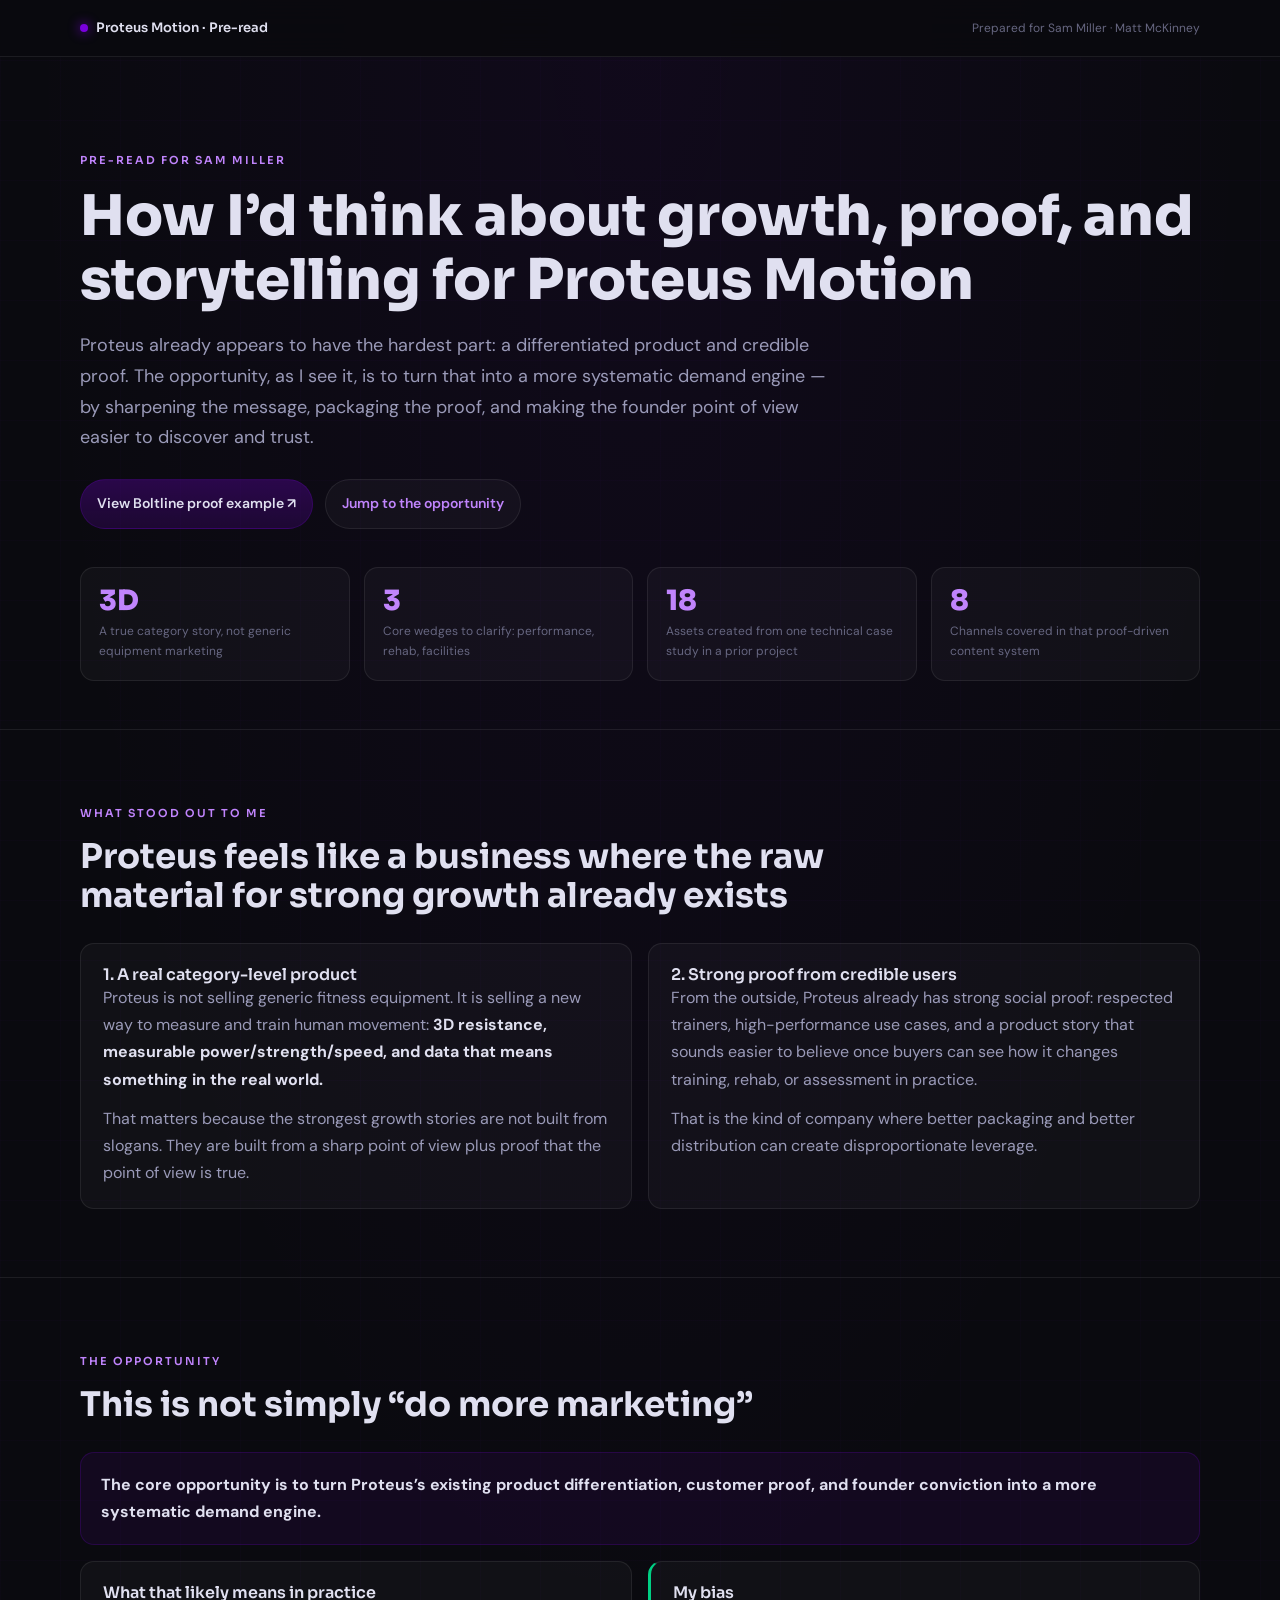
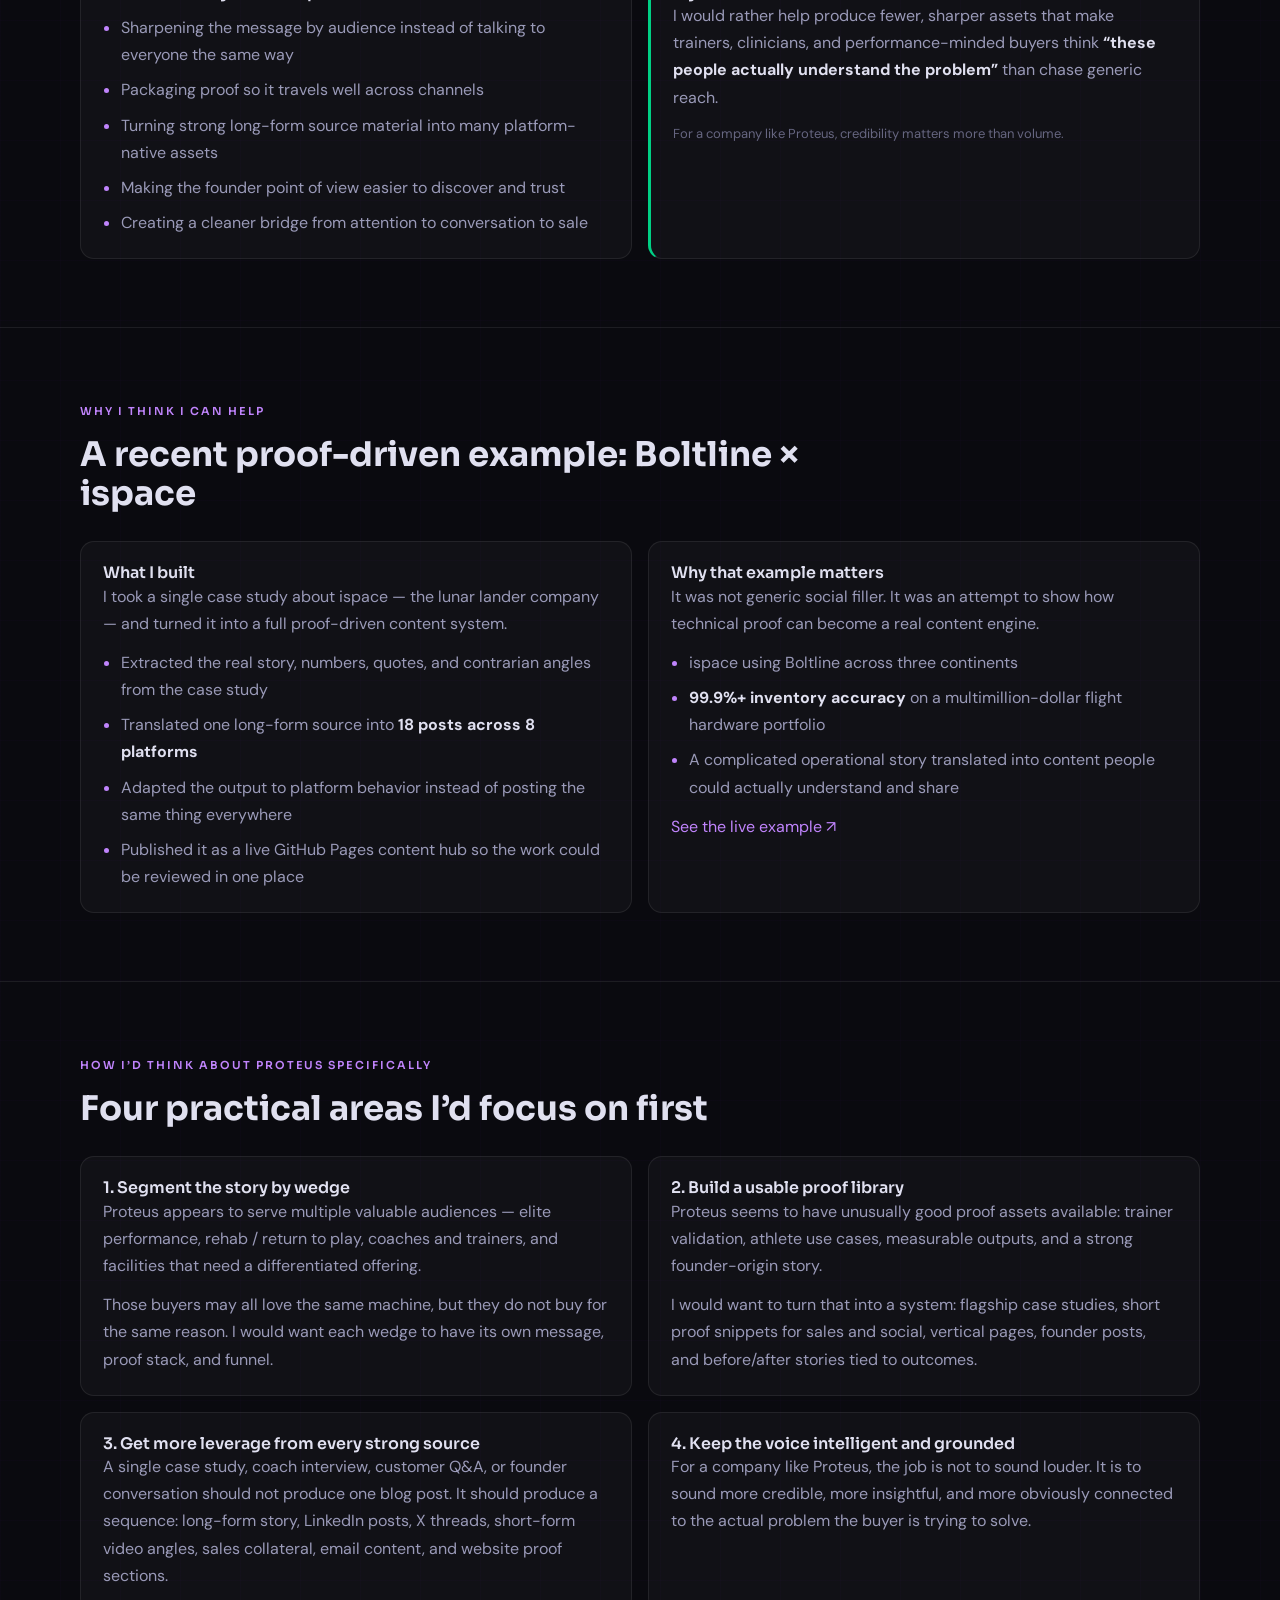
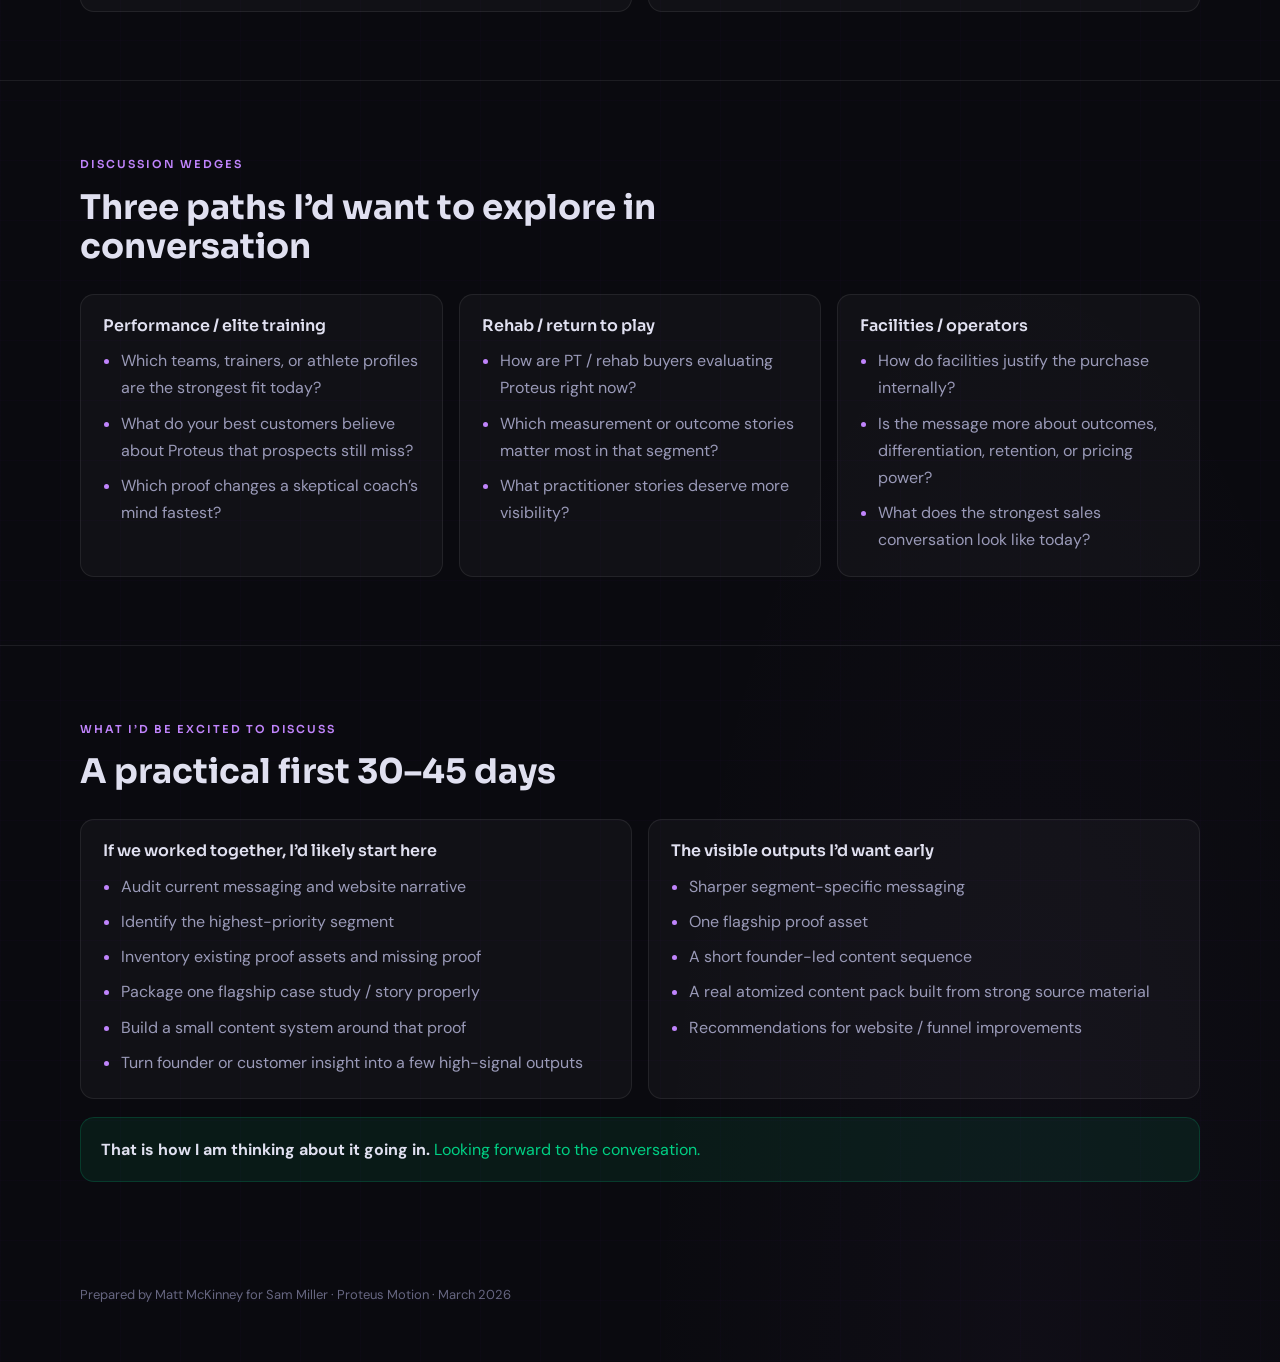
==== index.html @ 8c6e278a "Create Proteus preread site Co-authored-by: Copilot <223556219+Copilot@users.noreply.github.com>" ====
<!DOCTYPE html>
<html lang="en">
<head>
  <meta charset="UTF-8" />
  <meta name="viewport" content="width=device-width, initial-scale=1.0" />
  <title>Proteus Motion Pre-read · Matt McKinney</title>
  <meta name="description" content="A short pre-read for Sam Miller on how Matt McKinney would think about growth, proof, and storytelling for Proteus Motion." />
  <link rel="preconnect" href="https://fonts.googleapis.com" />
  <link rel="preconnect" href="https://fonts.gstatic.com" crossorigin />
  <link href="https://fonts.googleapis.com/css2?family=Sora:wght@300;400;500;600;700;800&family=DM+Sans:wght@300;400;500;600;700&display=swap" rel="stylesheet" />
  <link rel="stylesheet" href="styles.css" />
</head>
<body>
  <nav class="nav">
    <div class="container nav-inner">
      <div class="nav-logo"><span class="dot"></span> Proteus Motion · Pre-read</div>
      <div class="nav-note">Prepared for Sam Miller · Matt McKinney</div>
    </div>
  </nav>

  <header class="hero">
    <div class="container">
      <div class="eyebrow">Pre-read for Sam Miller</div>
      <h1>How I’d think about growth, proof, and storytelling for Proteus Motion</h1>
      <p class="sub">Proteus already appears to have the hardest part: a differentiated product and credible proof. The opportunity, as I see it, is to turn that into a more systematic demand engine — by sharpening the message, packaging the proof, and making the founder point of view easier to discover and trust.</p>

      <div class="hero-actions">
        <a class="btn primary" href="https://robroyhobbs.github.io/ispace-boltline-content-hub/" target="_blank" rel="noreferrer">View Boltline proof example ↗</a>
        <a class="btn secondary" href="#opportunity">Jump to the opportunity</a>
      </div>

      <div class="stats">
        <div class="stat">
          <div class="stat-value">3D</div>
          <div class="stat-label">A true category story, not generic equipment marketing</div>
        </div>
        <div class="stat">
          <div class="stat-value">3</div>
          <div class="stat-label">Core wedges to clarify: performance, rehab, facilities</div>
        </div>
        <div class="stat">
          <div class="stat-value">18</div>
          <div class="stat-label">Assets created from one technical case study in a prior project</div>
        </div>
        <div class="stat">
          <div class="stat-value">8</div>
          <div class="stat-label">Channels covered in that proof-driven content system</div>
        </div>
      </div>
    </div>
  </header>

  <section class="section" id="why-proteus">
    <div class="container">
      <div class="section-header">
        <div class="eyebrow">What stood out to me</div>
        <h2>Proteus feels like a business where the raw material for strong growth already exists</h2>
      </div>

      <div class="grid two">
        <div class="card">
          <h3>1. A real category-level product</h3>
          <p>Proteus is not selling generic fitness equipment. It is selling a new way to measure and train human movement: <strong>3D resistance, measurable power/strength/speed, and data that means something in the real world.</strong></p>
          <p>That matters because the strongest growth stories are not built from slogans. They are built from a sharp point of view plus proof that the point of view is true.</p>
        </div>
        <div class="card">
          <h3>2. Strong proof from credible users</h3>
          <p>From the outside, Proteus already has strong social proof: respected trainers, high-performance use cases, and a product story that sounds easier to believe once buyers can see how it changes training, rehab, or assessment in practice.</p>
          <p>That is the kind of company where better packaging and better distribution can create disproportionate leverage.</p>
        </div>
      </div>
    </div>
  </section>

  <section class="section" id="opportunity">
    <div class="container">
      <div class="section-header">
        <div class="eyebrow">The opportunity</div>
        <h2>This is not simply “do more marketing”</h2>
      </div>

      <div class="callout">
        <p><strong>The core opportunity is to turn Proteus’s existing product differentiation, customer proof, and founder conviction into a more systematic demand engine.</strong></p>
      </div>

      <div class="grid two" style="margin-top:16px;">
        <div class="card">
          <h3>What that likely means in practice</h3>
          <ul class="checklist">
            <li>Sharpening the message by audience instead of talking to everyone the same way</li>
            <li>Packaging proof so it travels well across channels</li>
            <li>Turning strong long-form source material into many platform-native assets</li>
            <li>Making the founder point of view easier to discover and trust</li>
            <li>Creating a cleaner bridge from attention to conversation to sale</li>
          </ul>
        </div>
        <div class="card quote">
          <h3>My bias</h3>
          <p>I would rather help produce fewer, sharper assets that make trainers, clinicians, and performance-minded buyers think <strong>“these people actually understand the problem”</strong> than chase generic reach.</p>
          <p class="small">For a company like Proteus, credibility matters more than volume.</p>
        </div>
      </div>
    </div>
  </section>

  <section class="section" id="proof">
    <div class="container">
      <div class="section-header">
        <div class="eyebrow">Why I think I can help</div>
        <h2>A recent proof-driven example: Boltline × ispace</h2>
      </div>

      <div class="grid two">
        <div class="card">
          <h3>What I built</h3>
          <p>I took a single case study about ispace — the lunar lander company — and turned it into a full proof-driven content system.</p>
          <ul class="checklist">
            <li>Extracted the real story, numbers, quotes, and contrarian angles from the case study</li>
            <li>Translated one long-form source into <strong>18 posts across 8 platforms</strong></li>
            <li>Adapted the output to platform behavior instead of posting the same thing everywhere</li>
            <li>Published it as a live GitHub Pages content hub so the work could be reviewed in one place</li>
          </ul>
        </div>
        <div class="card">
          <h3>Why that example matters</h3>
          <p>It was not generic social filler. It was an attempt to show how technical proof can become a real content engine.</p>
          <ul class="checklist">
            <li>ispace using Boltline across three continents</li>
            <li><strong>99.9%+ inventory accuracy</strong> on a multimillion-dollar flight hardware portfolio</li>
            <li>A complicated operational story translated into content people could actually understand and share</li>
          </ul>
          <p class="meta"><a href="https://robroyhobbs.github.io/ispace-boltline-content-hub/" target="_blank" rel="noreferrer">See the live example ↗</a></p>
        </div>
      </div>
    </div>
  </section>

  <section class="section" id="proteus-specific">
    <div class="container">
      <div class="section-header">
        <div class="eyebrow">How I’d think about Proteus specifically</div>
        <h2>Four practical areas I’d focus on first</h2>
      </div>

      <div class="grid two">
        <div class="card">
          <h3>1. Segment the story by wedge</h3>
          <p>Proteus appears to serve multiple valuable audiences — elite performance, rehab / return to play, coaches and trainers, and facilities that need a differentiated offering.</p>
          <p>Those buyers may all love the same machine, but they do not buy for the same reason. I would want each wedge to have its own message, proof stack, and funnel.</p>
        </div>
        <div class="card">
          <h3>2. Build a usable proof library</h3>
          <p>Proteus seems to have unusually good proof assets available: trainer validation, athlete use cases, measurable outputs, and a strong founder-origin story.</p>
          <p>I would want to turn that into a system: flagship case studies, short proof snippets for sales and social, vertical pages, founder posts, and before/after stories tied to outcomes.</p>
        </div>
        <div class="card">
          <h3>3. Get more leverage from every strong source</h3>
          <p>A single case study, coach interview, customer Q&amp;A, or founder conversation should not produce one blog post. It should produce a sequence: long-form story, LinkedIn posts, X threads, short-form video angles, sales collateral, email content, and website proof sections.</p>
        </div>
        <div class="card">
          <h3>4. Keep the voice intelligent and grounded</h3>
          <p>For a company like Proteus, the job is not to sound louder. It is to sound more credible, more insightful, and more obviously connected to the actual problem the buyer is trying to solve.</p>
        </div>
      </div>
    </div>
  </section>

  <section class="section" id="wedges">
    <div class="container">
      <div class="section-header">
        <div class="eyebrow">Discussion wedges</div>
        <h2>Three paths I’d want to explore in conversation</h2>
      </div>

      <div class="grid three">
        <div class="card">
          <h3>Performance / elite training</h3>
          <ul class="checklist">
            <li>Which teams, trainers, or athlete profiles are the strongest fit today?</li>
            <li>What do your best customers believe about Proteus that prospects still miss?</li>
            <li>Which proof changes a skeptical coach’s mind fastest?</li>
          </ul>
        </div>
        <div class="card">
          <h3>Rehab / return to play</h3>
          <ul class="checklist">
            <li>How are PT / rehab buyers evaluating Proteus right now?</li>
            <li>Which measurement or outcome stories matter most in that segment?</li>
            <li>What practitioner stories deserve more visibility?</li>
          </ul>
        </div>
        <div class="card">
          <h3>Facilities / operators</h3>
          <ul class="checklist">
            <li>How do facilities justify the purchase internally?</li>
            <li>Is the message more about outcomes, differentiation, retention, or pricing power?</li>
            <li>What does the strongest sales conversation look like today?</li>
          </ul>
        </div>
      </div>
    </div>
  </section>

  <section class="section" id="next">
    <div class="container">
      <div class="section-header">
        <div class="eyebrow">What I’d be excited to discuss</div>
        <h2>A practical first 30–45 days</h2>
      </div>

      <div class="grid two">
        <div class="card">
          <h3>If we worked together, I’d likely start here</h3>
          <ul class="checklist">
            <li>Audit current messaging and website narrative</li>
            <li>Identify the highest-priority segment</li>
            <li>Inventory existing proof assets and missing proof</li>
            <li>Package one flagship case study / story properly</li>
            <li>Build a small content system around that proof</li>
            <li>Turn founder or customer insight into a few high-signal outputs</li>
          </ul>
        </div>
        <div class="card">
          <h3>The visible outputs I’d want early</h3>
          <ul class="checklist">
            <li>Sharper segment-specific messaging</li>
            <li>One flagship proof asset</li>
            <li>A short founder-led content sequence</li>
            <li>A real atomized content pack built from strong source material</li>
            <li>Recommendations for website / funnel improvements</li>
          </ul>
        </div>
      </div>

      <div class="callout green" style="margin-top: 18px;">
        <p><strong>That is how I am thinking about it going in.</strong> Looking forward to the conversation.</p>
      </div>
    </div>
  </section>

  <footer class="footer">
    <div class="container">
      Prepared by Matt McKinney for Sam Miller · Proteus Motion · March 2026
    </div>
  </footer>
</body>
</html>
---- styles.css ----
:root {
  --bg: #0a0a0f;
  --sf: rgba(255,255,255,.03);
  --sf2: rgba(255,255,255,.06);
  --bd: rgba(255,255,255,.08);
  --bd2: rgba(255,255,255,.13);
  --tx: #e0e0f0;
  --dim: #9a9ab8;
  --mut: #666680;
  --ac: #7a00df;
  --acg: rgba(122,0,223,.08);
  --ac2: rgba(122,0,223,.2);
  --acl: #c084fc;
  --gn: #00d084;
  --gng: rgba(0,208,132,.08);
  --gn2: rgba(0,208,132,.18);
  --am: #f59e0b;
  --amg: rgba(245,158,11,.08);
  --am2: rgba(245,158,11,.18);
  --r: 14px;
  --r2: 10px;
}

*, *::before, *::after { box-sizing: border-box; }
html { scroll-behavior: smooth; }
body {
  margin: 0;
  min-height: 100vh;
  background: var(--bg);
  color: var(--tx);
  font-family: 'DM Sans', system-ui, sans-serif;
  line-height: 1.7;
  background-image:
    radial-gradient(ellipse 80% 60% at 50% 0%, rgba(122,0,223,.06) 0%, transparent 60%),
    radial-gradient(ellipse 60% 50% at 80% 100%, rgba(192,132,252,.03) 0%, transparent 50%),
    linear-gradient(rgba(122,0,223,.018) 1px, transparent 1px),
    linear-gradient(90deg, rgba(122,0,223,.018) 1px, transparent 1px);
  background-size: 100% 100%, 100% 100%, 60px 60px, 60px 60px;
}

a { color: var(--acl); text-decoration: none; }
a:hover { opacity: .88; }
p { color: var(--dim); margin: 0; }
strong { color: var(--tx); }
ul { margin: 0; padding-left: 18px; color: var(--dim); }
li + li { margin-top: 8px; }

h1, h2, h3 {
  margin: 0;
  font-family: 'Sora', sans-serif;
  color: var(--tx);
  line-height: 1.15;
}

h1 { font-size: clamp(34px, 5vw, 56px); font-weight: 800; }
h2 { font-size: clamp(22px, 3vw, 34px); font-weight: 700; }
h3 { font-size: 16px; font-weight: 600; }

.container { width: min(1120px, calc(100% - 40px)); margin: 0 auto; }
.nav {
  position: sticky;
  top: 0;
  z-index: 10;
  backdrop-filter: blur(16px);
  background: rgba(10,10,15,.92);
  border-bottom: 1px solid var(--bd);
}
.nav-inner {
  height: 56px;
  display: flex;
  align-items: center;
  justify-content: space-between;
  gap: 16px;
}
.nav-logo {
  display: inline-flex;
  align-items: center;
  gap: 8px;
  font-family: 'Sora', sans-serif;
  font-size: 13px;
  font-weight: 600;
  color: var(--tx);
}
.dot {
  width: 8px;
  height: 8px;
  border-radius: 999px;
  background: var(--ac);
  box-shadow: 0 0 12px var(--ac);
}
.nav-note {
  font-size: 12px;
  color: var(--mut);
}

.hero {
  padding: 88px 0 48px;
}
.eyebrow {
  display: inline-block;
  margin-bottom: 14px;
  font-family: 'Sora', sans-serif;
  font-size: 11px;
  font-weight: 600;
  letter-spacing: .18em;
  text-transform: uppercase;
  color: var(--acl);
}
.sub {
  max-width: 760px;
  margin-top: 18px;
  font-size: 18px;
}
.hero-actions {
  display: flex;
  flex-wrap: wrap;
  gap: 12px;
  margin-top: 26px;
}
.btn {
  display: inline-flex;
  align-items: center;
  gap: 8px;
  padding: 12px 16px;
  border-radius: 999px;
  border: 1px solid var(--bd);
  background: var(--sf);
  color: var(--tx);
  font-size: 14px;
  font-weight: 600;
}
.btn.primary {
  background: linear-gradient(180deg, rgba(122,0,223,.28), rgba(122,0,223,.16));
  border-color: var(--ac2);
}
.btn.secondary {
  color: var(--acl);
}

.stats {
  display: grid;
  grid-template-columns: repeat(4, minmax(0, 1fr));
  gap: 14px;
  margin-top: 38px;
}
.stat {
  padding: 18px;
  border: 1px solid var(--bd);
  border-radius: var(--r);
  background: var(--sf);
}
.stat-value {
  font-family: 'Sora', sans-serif;
  font-size: 28px;
  font-weight: 800;
  color: var(--acl);
  line-height: 1.05;
}
.stat-label {
  margin-top: 6px;
  font-size: 12px;
  color: var(--mut);
}

.section {
  padding: 68px 0;
  border-top: 1px solid var(--bd);
}
.section-header {
  max-width: 760px;
  margin-bottom: 28px;
}
.grid {
  display: grid;
  gap: 16px;
}
.grid.two { grid-template-columns: repeat(2, minmax(0, 1fr)); }
.grid.three { grid-template-columns: repeat(3, minmax(0, 1fr)); }
.card {
  padding: 22px;
  border-radius: var(--r);
  border: 1px solid var(--bd);
  background: var(--sf);
}
.card p + p,
.card ul,
.card .meta { margin-top: 12px; }
.callout {
  padding: 18px 20px;
  border-radius: var(--r);
  border: 1px solid var(--ac2);
  background: var(--acg);
  color: var(--acl);
}
.callout p { color: inherit; }
.callout.amber {
  border-color: var(--am2);
  background: var(--amg);
  color: var(--am);
}
.callout.green {
  border-color: var(--gn2);
  background: var(--gng);
  color: var(--gn);
}
.quote {
  border-left: 3px solid var(--gn);
}
.small {
  font-size: 13px;
  color: var(--mut);
}
.checklist li::marker { color: var(--acl); }
.footer {
  padding: 34px 0 56px;
  color: var(--mut);
  font-size: 13px;
}

@media (max-width: 900px) {
  .stats,
  .grid.two,
  .grid.three {
    grid-template-columns: 1fr 1fr;
  }
}

@media (max-width: 680px) {
  .hero { padding-top: 64px; }
  .sub { font-size: 16px; }
  .stats,
  .grid.two,
  .grid.three {
    grid-template-columns: 1fr;
  }
  .nav-inner {
    height: auto;
    padding: 14px 0;
    flex-direction: column;
    align-items: flex-start;
  }
}
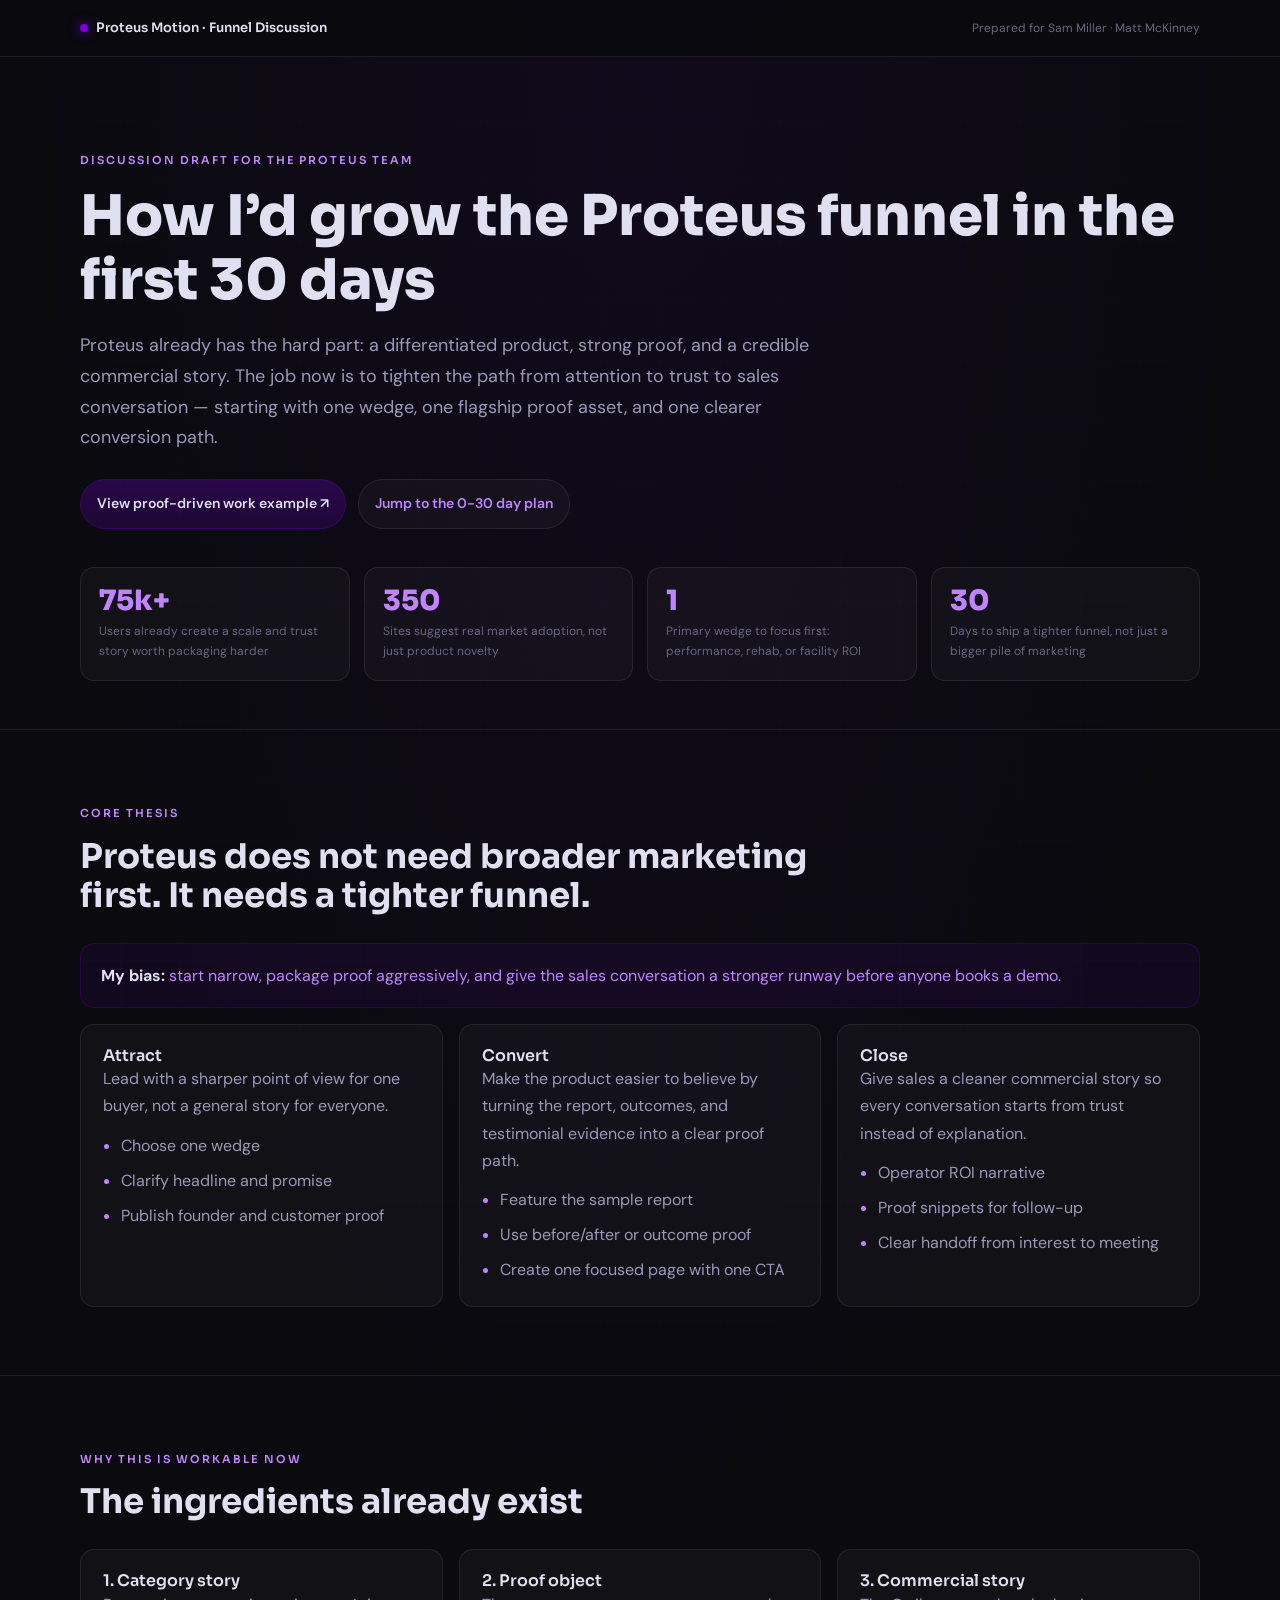
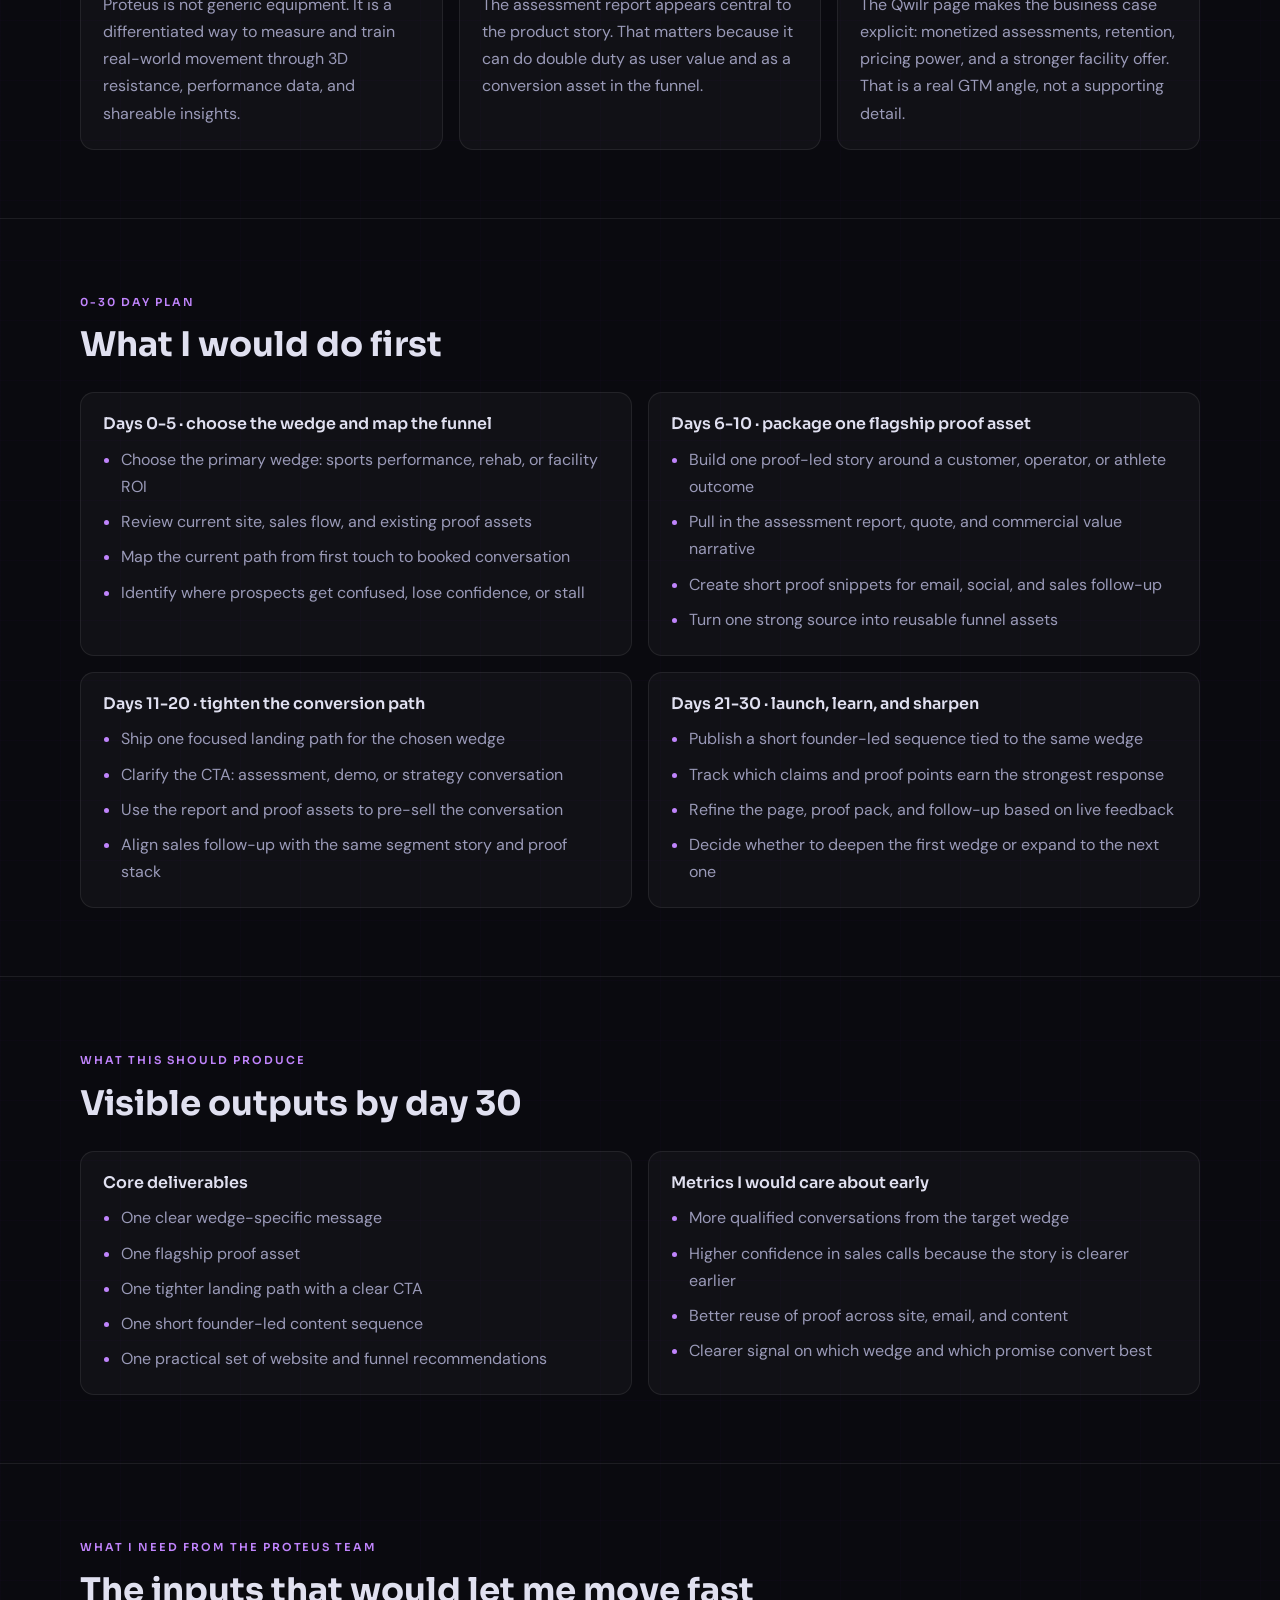
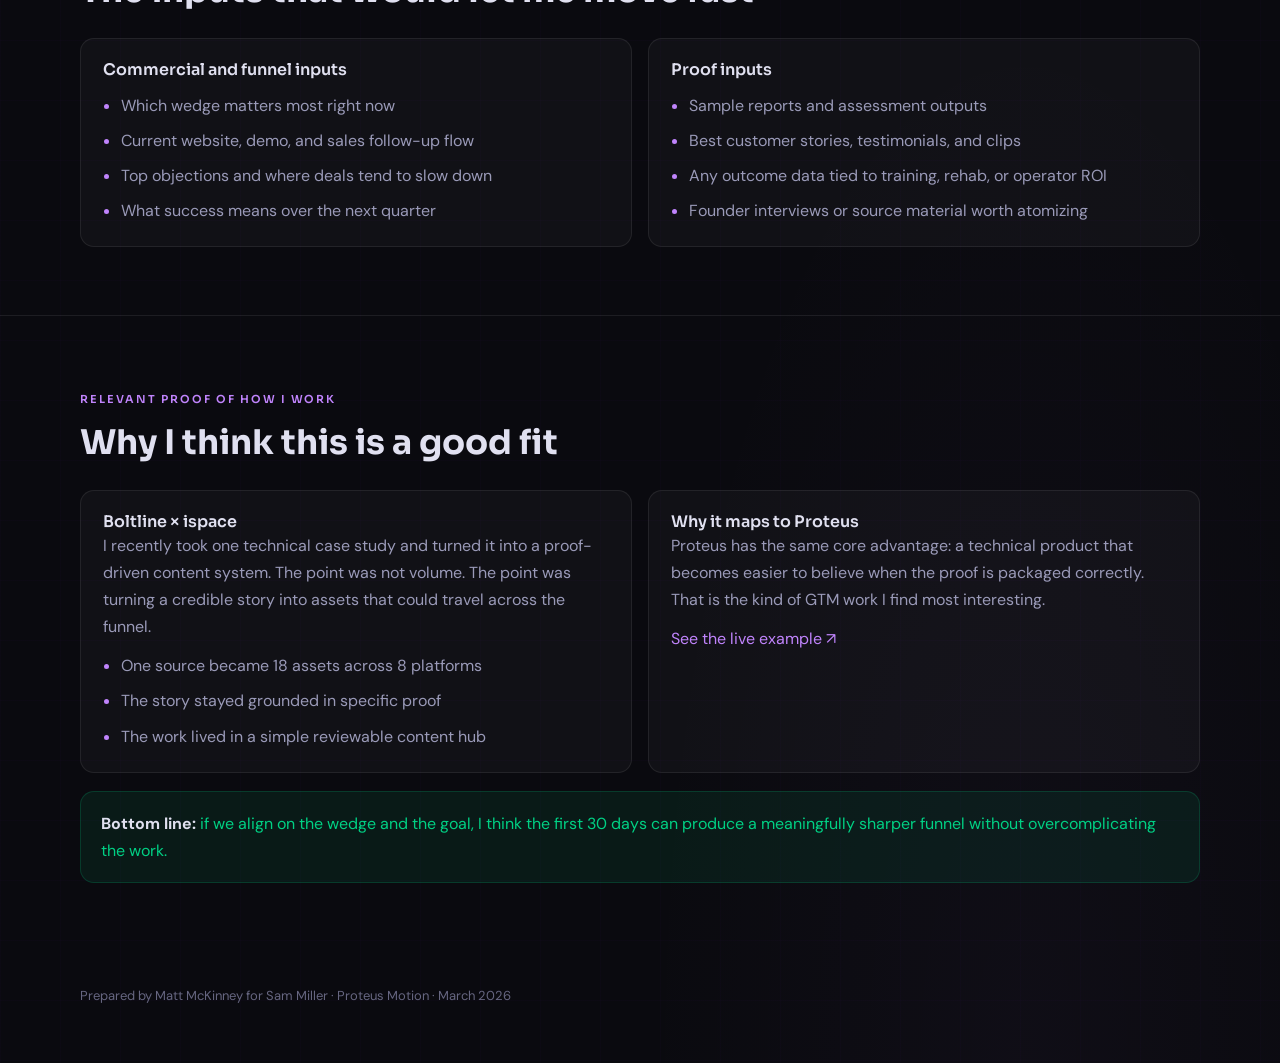
==== commit 944cdea5: "Update Proteus funnel discussion page Co-authored-by: Copilot <223556219+Copilot@users.noreply.githu" ====
--- a/index.html
+++ b/index.html
@@ -3,8 +3,9 @@
 <head>
   <meta charset="UTF-8" />
   <meta name="viewport" content="width=device-width, initial-scale=1.0" />
-  <title>Proteus Motion Pre-read · Matt McKinney</title>
-  <meta name="description" content="A short pre-read for Sam Miller on how Matt McKinney would think about growth, proof, and storytelling for Proteus Motion." />
+  <title>Proteus Motion Funnel Plan · Matt McKinney</title>
+  <meta name="description" content="A concise discussion draft for the Proteus team focused on funnel growth, proof packaging, and a practical day 0-30 action plan." />
+  <link rel="icon" href="data:image/svg+xml,%3Csvg xmlns='http://www.w3.org/2000/svg' viewBox='0 0 100 100'%3E%3Ccircle cx='50' cy='50' r='44' fill='%237a00df'/%3E%3C/svg%3E" />
   <link rel="preconnect" href="https://fonts.googleapis.com" />
   <link rel="preconnect" href="https://fonts.gstatic.com" crossorigin />
   <link href="https://fonts.googleapis.com/css2?family=Sora:wght@300;400;500;600;700;800&family=DM+Sans:wght@300;400;500;600;700&display=swap" rel="stylesheet" />
@@ -13,91 +14,214 @@
 <body>
   <nav class="nav">
     <div class="container nav-inner">
-      <div class="nav-logo"><span class="dot"></span> Proteus Motion · Pre-read</div>
+      <div class="nav-logo"><span class="dot"></span> Proteus Motion · Funnel Discussion</div>
       <div class="nav-note">Prepared for Sam Miller · Matt McKinney</div>
     </div>
   </nav>
 
   <header class="hero">
     <div class="container">
-      <div class="eyebrow">Pre-read for Sam Miller</div>
-      <h1>How I’d think about growth, proof, and storytelling for Proteus Motion</h1>
-      <p class="sub">Proteus already appears to have the hardest part: a differentiated product and credible proof. The opportunity, as I see it, is to turn that into a more systematic demand engine — by sharpening the message, packaging the proof, and making the founder point of view easier to discover and trust.</p>
+      <div class="eyebrow">Discussion draft for the Proteus team</div>
+      <h1>How I’d grow the Proteus funnel in the first 30 days</h1>
+      <p class="sub">Proteus already has the hard part: a differentiated product, strong proof, and a credible commercial story. The job now is to tighten the path from attention to trust to sales conversation — starting with one wedge, one flagship proof asset, and one clearer conversion path.</p>
 
       <div class="hero-actions">
-        <a class="btn primary" href="https://robroyhobbs.github.io/ispace-boltline-content-hub/" target="_blank" rel="noreferrer">View Boltline proof example ↗</a>
-        <a class="btn secondary" href="#opportunity">Jump to the opportunity</a>
+        <a class="btn primary" href="https://robroyhobbs.github.io/ispace-boltline-content-hub/" target="_blank" rel="noreferrer">View proof-driven work example ↗</a>
+        <a class="btn secondary" href="#plan">Jump to the 0-30 day plan</a>
       </div>
 
       <div class="stats">
         <div class="stat">
-          <div class="stat-value">3D</div>
-          <div class="stat-label">A true category story, not generic equipment marketing</div>
-        </div>
-        <div class="stat">
-          <div class="stat-value">3</div>
-          <div class="stat-label">Core wedges to clarify: performance, rehab, facilities</div>
-        </div>
-        <div class="stat">
-          <div class="stat-value">18</div>
-          <div class="stat-label">Assets created from one technical case study in a prior project</div>
-        </div>
-        <div class="stat">
-          <div class="stat-value">8</div>
-          <div class="stat-label">Channels covered in that proof-driven content system</div>
+          <div class="stat-value">75k+</div>
+          <div class="stat-label">Users already create a scale and trust story worth packaging harder</div>
+        </div>
+        <div class="stat">
+          <div class="stat-value">350</div>
+          <div class="stat-label">Sites suggest real market adoption, not just product novelty</div>
+        </div>
+        <div class="stat">
+          <div class="stat-value">1</div>
+          <div class="stat-label">Primary wedge to focus first: performance, rehab, or facility ROI</div>
+        </div>
+        <div class="stat">
+          <div class="stat-value">30</div>
+          <div class="stat-label">Days to ship a tighter funnel, not just a bigger pile of marketing</div>
         </div>
       </div>
     </div>
   </header>
 
-  <section class="section" id="why-proteus">
-    <div class="container">
-      <div class="section-header">
-        <div class="eyebrow">What stood out to me</div>
-        <h2>Proteus feels like a business where the raw material for strong growth already exists</h2>
-      </div>
-
-      <div class="grid two">
-        <div class="card">
-          <h3>1. A real category-level product</h3>
-          <p>Proteus is not selling generic fitness equipment. It is selling a new way to measure and train human movement: <strong>3D resistance, measurable power/strength/speed, and data that means something in the real world.</strong></p>
-          <p>That matters because the strongest growth stories are not built from slogans. They are built from a sharp point of view plus proof that the point of view is true.</p>
-        </div>
-        <div class="card">
-          <h3>2. Strong proof from credible users</h3>
-          <p>From the outside, Proteus already has strong social proof: respected trainers, high-performance use cases, and a product story that sounds easier to believe once buyers can see how it changes training, rehab, or assessment in practice.</p>
-          <p>That is the kind of company where better packaging and better distribution can create disproportionate leverage.</p>
-        </div>
-      </div>
-    </div>
-  </section>
-
-  <section class="section" id="opportunity">
-    <div class="container">
-      <div class="section-header">
-        <div class="eyebrow">The opportunity</div>
-        <h2>This is not simply “do more marketing”</h2>
+  <section class="section" id="thesis">
+    <div class="container">
+      <div class="section-header">
+        <div class="eyebrow">Core thesis</div>
+        <h2>Proteus does not need broader marketing first. It needs a tighter funnel.</h2>
       </div>
 
       <div class="callout">
-        <p><strong>The core opportunity is to turn Proteus’s existing product differentiation, customer proof, and founder conviction into a more systematic demand engine.</strong></p>
-      </div>
-
-      <div class="grid two" style="margin-top:16px;">
-        <div class="card">
-          <h3>What that likely means in practice</h3>
-          <ul class="checklist">
-            <li>Sharpening the message by audience instead of talking to everyone the same way</li>
-            <li>Packaging proof so it travels well across channels</li>
-            <li>Turning strong long-form source material into many platform-native assets</li>
-            <li>Making the founder point of view easier to discover and trust</li>
-            <li>Creating a cleaner bridge from attention to conversation to sale</li>
-          </ul>
-        </div>
-        <div class="card quote">
-          <h3>My bias</h3>
-          <p>I would rather help produce fewer, sharper assets that make trainers, clinicians, and performance-minded buyers think <strong>“these people actually understand the problem”</strong> than chase generic reach.</p>
-          <p class="small">For a company like Proteus, credibility matters more than volume.</p>
+        <p><strong>My bias:</strong> start narrow, package proof aggressively, and give the sales conversation a stronger runway before anyone books a demo.</p>
+      </div>
+
+      <div class="grid three" style="margin-top:16px;">
+        <div class="card">
+          <h3>Attract</h3>
+          <p>Lead with a sharper point of view for one buyer, not a general story for everyone.</p>
+          <ul class="checklist">
+            <li>Choose one wedge</li>
+            <li>Clarify headline and promise</li>
+            <li>Publish founder and customer proof</li>
+          </ul>
+        </div>
+        <div class="card">
+          <h3>Convert</h3>
+          <p>Make the product easier to believe by turning the report, outcomes, and testimonial evidence into a clear proof path.</p>
+          <ul class="checklist">
+            <li>Feature the sample report</li>
+            <li>Use before/after or outcome proof</li>
+            <li>Create one focused page with one CTA</li>
+          </ul>
+        </div>
+        <div class="card">
+          <h3>Close</h3>
+          <p>Give sales a cleaner commercial story so every conversation starts from trust instead of explanation.</p>
+          <ul class="checklist">
+            <li>Operator ROI narrative</li>
+            <li>Proof snippets for follow-up</li>
+            <li>Clear handoff from interest to meeting</li>
+          </ul>
+        </div>
+      </div>
+    </div>
+  </section>
+
+  <section class="section" id="why-now">
+    <div class="container">
+      <div class="section-header">
+        <div class="eyebrow">Why this is workable now</div>
+        <h2>The ingredients already exist</h2>
+      </div>
+
+      <div class="grid three">
+        <div class="card">
+          <h3>1. Category story</h3>
+          <p>Proteus is not generic equipment. It is a differentiated way to measure and train real-world movement through 3D resistance, performance data, and shareable insights.</p>
+        </div>
+        <div class="card">
+          <h3>2. Proof object</h3>
+          <p>The assessment report appears central to the product story. That matters because it can do double duty as user value and as a conversion asset in the funnel.</p>
+        </div>
+        <div class="card">
+          <h3>3. Commercial story</h3>
+          <p>The Qwilr page makes the business case explicit: monetized assessments, retention, pricing power, and a stronger facility offer. That is a real GTM angle, not a supporting detail.</p>
+        </div>
+      </div>
+    </div>
+  </section>
+
+  <section class="section" id="plan">
+    <div class="container">
+      <div class="section-header">
+        <div class="eyebrow">0-30 day plan</div>
+        <h2>What I would do first</h2>
+      </div>
+
+      <div class="grid two">
+        <div class="card">
+          <h3>Days 0-5 · choose the wedge and map the funnel</h3>
+          <ul class="checklist">
+            <li>Choose the primary wedge: sports performance, rehab, or facility ROI</li>
+            <li>Review current site, sales flow, and existing proof assets</li>
+            <li>Map the current path from first touch to booked conversation</li>
+            <li>Identify where prospects get confused, lose confidence, or stall</li>
+          </ul>
+        </div>
+        <div class="card">
+          <h3>Days 6-10 · package one flagship proof asset</h3>
+          <ul class="checklist">
+            <li>Build one proof-led story around a customer, operator, or athlete outcome</li>
+            <li>Pull in the assessment report, quote, and commercial value narrative</li>
+            <li>Create short proof snippets for email, social, and sales follow-up</li>
+            <li>Turn one strong source into reusable funnel assets</li>
+          </ul>
+        </div>
+        <div class="card">
+          <h3>Days 11-20 · tighten the conversion path</h3>
+          <ul class="checklist">
+            <li>Ship one focused landing path for the chosen wedge</li>
+            <li>Clarify the CTA: assessment, demo, or strategy conversation</li>
+            <li>Use the report and proof assets to pre-sell the conversation</li>
+            <li>Align sales follow-up with the same segment story and proof stack</li>
+          </ul>
+        </div>
+        <div class="card">
+          <h3>Days 21-30 · launch, learn, and sharpen</h3>
+          <ul class="checklist">
+            <li>Publish a short founder-led sequence tied to the same wedge</li>
+            <li>Track which claims and proof points earn the strongest response</li>
+            <li>Refine the page, proof pack, and follow-up based on live feedback</li>
+            <li>Decide whether to deepen the first wedge or expand to the next one</li>
+          </ul>
+        </div>
+      </div>
+    </div>
+  </section>
+
+  <section class="section" id="deliverables">
+    <div class="container">
+      <div class="section-header">
+        <div class="eyebrow">What this should produce</div>
+        <h2>Visible outputs by day 30</h2>
+      </div>
+
+      <div class="grid two">
+        <div class="card">
+          <h3>Core deliverables</h3>
+          <ul class="checklist">
+            <li>One clear wedge-specific message</li>
+            <li>One flagship proof asset</li>
+            <li>One tighter landing path with a clear CTA</li>
+            <li>One short founder-led content sequence</li>
+            <li>One practical set of website and funnel recommendations</li>
+          </ul>
+        </div>
+        <div class="card">
+          <h3>Metrics I would care about early</h3>
+          <ul class="checklist">
+            <li>More qualified conversations from the target wedge</li>
+            <li>Higher confidence in sales calls because the story is clearer earlier</li>
+            <li>Better reuse of proof across site, email, and content</li>
+            <li>Clearer signal on which wedge and which promise convert best</li>
+          </ul>
+        </div>
+      </div>
+    </div>
+  </section>
+
+  <section class="section" id="needs">
+    <div class="container">
+      <div class="section-header">
+        <div class="eyebrow">What I need from the Proteus team</div>
+        <h2>The inputs that would let me move fast</h2>
+      </div>
+
+      <div class="grid two">
+        <div class="card">
+          <h3>Commercial and funnel inputs</h3>
+          <ul class="checklist">
+            <li>Which wedge matters most right now</li>
+            <li>Current website, demo, and sales follow-up flow</li>
+            <li>Top objections and where deals tend to slow down</li>
+            <li>What success means over the next quarter</li>
+          </ul>
+        </div>
+        <div class="card">
+          <h3>Proof inputs</h3>
+          <ul class="checklist">
+            <li>Sample reports and assessment outputs</li>
+            <li>Best customer stories, testimonials, and clips</li>
+            <li>Any outcome data tied to training, rehab, or operator ROI</li>
+            <li>Founder interviews or source material worth atomizing</li>
+          </ul>
         </div>
       </div>
     </div>
@@ -106,134 +230,29 @@
   <section class="section" id="proof">
     <div class="container">
       <div class="section-header">
-        <div class="eyebrow">Why I think I can help</div>
-        <h2>A recent proof-driven example: Boltline × ispace</h2>
-      </div>
-
-      <div class="grid two">
-        <div class="card">
-          <h3>What I built</h3>
-          <p>I took a single case study about ispace — the lunar lander company — and turned it into a full proof-driven content system.</p>
-          <ul class="checklist">
-            <li>Extracted the real story, numbers, quotes, and contrarian angles from the case study</li>
-            <li>Translated one long-form source into <strong>18 posts across 8 platforms</strong></li>
-            <li>Adapted the output to platform behavior instead of posting the same thing everywhere</li>
-            <li>Published it as a live GitHub Pages content hub so the work could be reviewed in one place</li>
-          </ul>
-        </div>
-        <div class="card">
-          <h3>Why that example matters</h3>
-          <p>It was not generic social filler. It was an attempt to show how technical proof can become a real content engine.</p>
-          <ul class="checklist">
-            <li>ispace using Boltline across three continents</li>
-            <li><strong>99.9%+ inventory accuracy</strong> on a multimillion-dollar flight hardware portfolio</li>
-            <li>A complicated operational story translated into content people could actually understand and share</li>
-          </ul>
+        <div class="eyebrow">Relevant proof of how I work</div>
+        <h2>Why I think this is a good fit</h2>
+      </div>
+
+      <div class="grid two">
+        <div class="card">
+          <h3>Boltline × ispace</h3>
+          <p>I recently took one technical case study and turned it into a proof-driven content system. The point was not volume. The point was turning a credible story into assets that could travel across the funnel.</p>
+          <ul class="checklist">
+            <li>One source became 18 assets across 8 platforms</li>
+            <li>The story stayed grounded in specific proof</li>
+            <li>The work lived in a simple reviewable content hub</li>
+          </ul>
+        </div>
+        <div class="card">
+          <h3>Why it maps to Proteus</h3>
+          <p>Proteus has the same core advantage: a technical product that becomes easier to believe when the proof is packaged correctly. That is the kind of GTM work I find most interesting.</p>
           <p class="meta"><a href="https://robroyhobbs.github.io/ispace-boltline-content-hub/" target="_blank" rel="noreferrer">See the live example ↗</a></p>
         </div>
       </div>
-    </div>
-  </section>
-
-  <section class="section" id="proteus-specific">
-    <div class="container">
-      <div class="section-header">
-        <div class="eyebrow">How I’d think about Proteus specifically</div>
-        <h2>Four practical areas I’d focus on first</h2>
-      </div>
-
-      <div class="grid two">
-        <div class="card">
-          <h3>1. Segment the story by wedge</h3>
-          <p>Proteus appears to serve multiple valuable audiences — elite performance, rehab / return to play, coaches and trainers, and facilities that need a differentiated offering.</p>
-          <p>Those buyers may all love the same machine, but they do not buy for the same reason. I would want each wedge to have its own message, proof stack, and funnel.</p>
-        </div>
-        <div class="card">
-          <h3>2. Build a usable proof library</h3>
-          <p>Proteus seems to have unusually good proof assets available: trainer validation, athlete use cases, measurable outputs, and a strong founder-origin story.</p>
-          <p>I would want to turn that into a system: flagship case studies, short proof snippets for sales and social, vertical pages, founder posts, and before/after stories tied to outcomes.</p>
-        </div>
-        <div class="card">
-          <h3>3. Get more leverage from every strong source</h3>
-          <p>A single case study, coach interview, customer Q&amp;A, or founder conversation should not produce one blog post. It should produce a sequence: long-form story, LinkedIn posts, X threads, short-form video angles, sales collateral, email content, and website proof sections.</p>
-        </div>
-        <div class="card">
-          <h3>4. Keep the voice intelligent and grounded</h3>
-          <p>For a company like Proteus, the job is not to sound louder. It is to sound more credible, more insightful, and more obviously connected to the actual problem the buyer is trying to solve.</p>
-        </div>
-      </div>
-    </div>
-  </section>
-
-  <section class="section" id="wedges">
-    <div class="container">
-      <div class="section-header">
-        <div class="eyebrow">Discussion wedges</div>
-        <h2>Three paths I’d want to explore in conversation</h2>
-      </div>
-
-      <div class="grid three">
-        <div class="card">
-          <h3>Performance / elite training</h3>
-          <ul class="checklist">
-            <li>Which teams, trainers, or athlete profiles are the strongest fit today?</li>
-            <li>What do your best customers believe about Proteus that prospects still miss?</li>
-            <li>Which proof changes a skeptical coach’s mind fastest?</li>
-          </ul>
-        </div>
-        <div class="card">
-          <h3>Rehab / return to play</h3>
-          <ul class="checklist">
-            <li>How are PT / rehab buyers evaluating Proteus right now?</li>
-            <li>Which measurement or outcome stories matter most in that segment?</li>
-            <li>What practitioner stories deserve more visibility?</li>
-          </ul>
-        </div>
-        <div class="card">
-          <h3>Facilities / operators</h3>
-          <ul class="checklist">
-            <li>How do facilities justify the purchase internally?</li>
-            <li>Is the message more about outcomes, differentiation, retention, or pricing power?</li>
-            <li>What does the strongest sales conversation look like today?</li>
-          </ul>
-        </div>
-      </div>
-    </div>
-  </section>
-
-  <section class="section" id="next">
-    <div class="container">
-      <div class="section-header">
-        <div class="eyebrow">What I’d be excited to discuss</div>
-        <h2>A practical first 30–45 days</h2>
-      </div>
-
-      <div class="grid two">
-        <div class="card">
-          <h3>If we worked together, I’d likely start here</h3>
-          <ul class="checklist">
-            <li>Audit current messaging and website narrative</li>
-            <li>Identify the highest-priority segment</li>
-            <li>Inventory existing proof assets and missing proof</li>
-            <li>Package one flagship case study / story properly</li>
-            <li>Build a small content system around that proof</li>
-            <li>Turn founder or customer insight into a few high-signal outputs</li>
-          </ul>
-        </div>
-        <div class="card">
-          <h3>The visible outputs I’d want early</h3>
-          <ul class="checklist">
-            <li>Sharper segment-specific messaging</li>
-            <li>One flagship proof asset</li>
-            <li>A short founder-led content sequence</li>
-            <li>A real atomized content pack built from strong source material</li>
-            <li>Recommendations for website / funnel improvements</li>
-          </ul>
-        </div>
-      </div>
 
       <div class="callout green" style="margin-top: 18px;">
-        <p><strong>That is how I am thinking about it going in.</strong> Looking forward to the conversation.</p>
+        <p><strong>Bottom line:</strong> if we align on the wedge and the goal, I think the first 30 days can produce a meaningfully sharper funnel without overcomplicating the work.</p>
       </div>
     </div>
   </section>
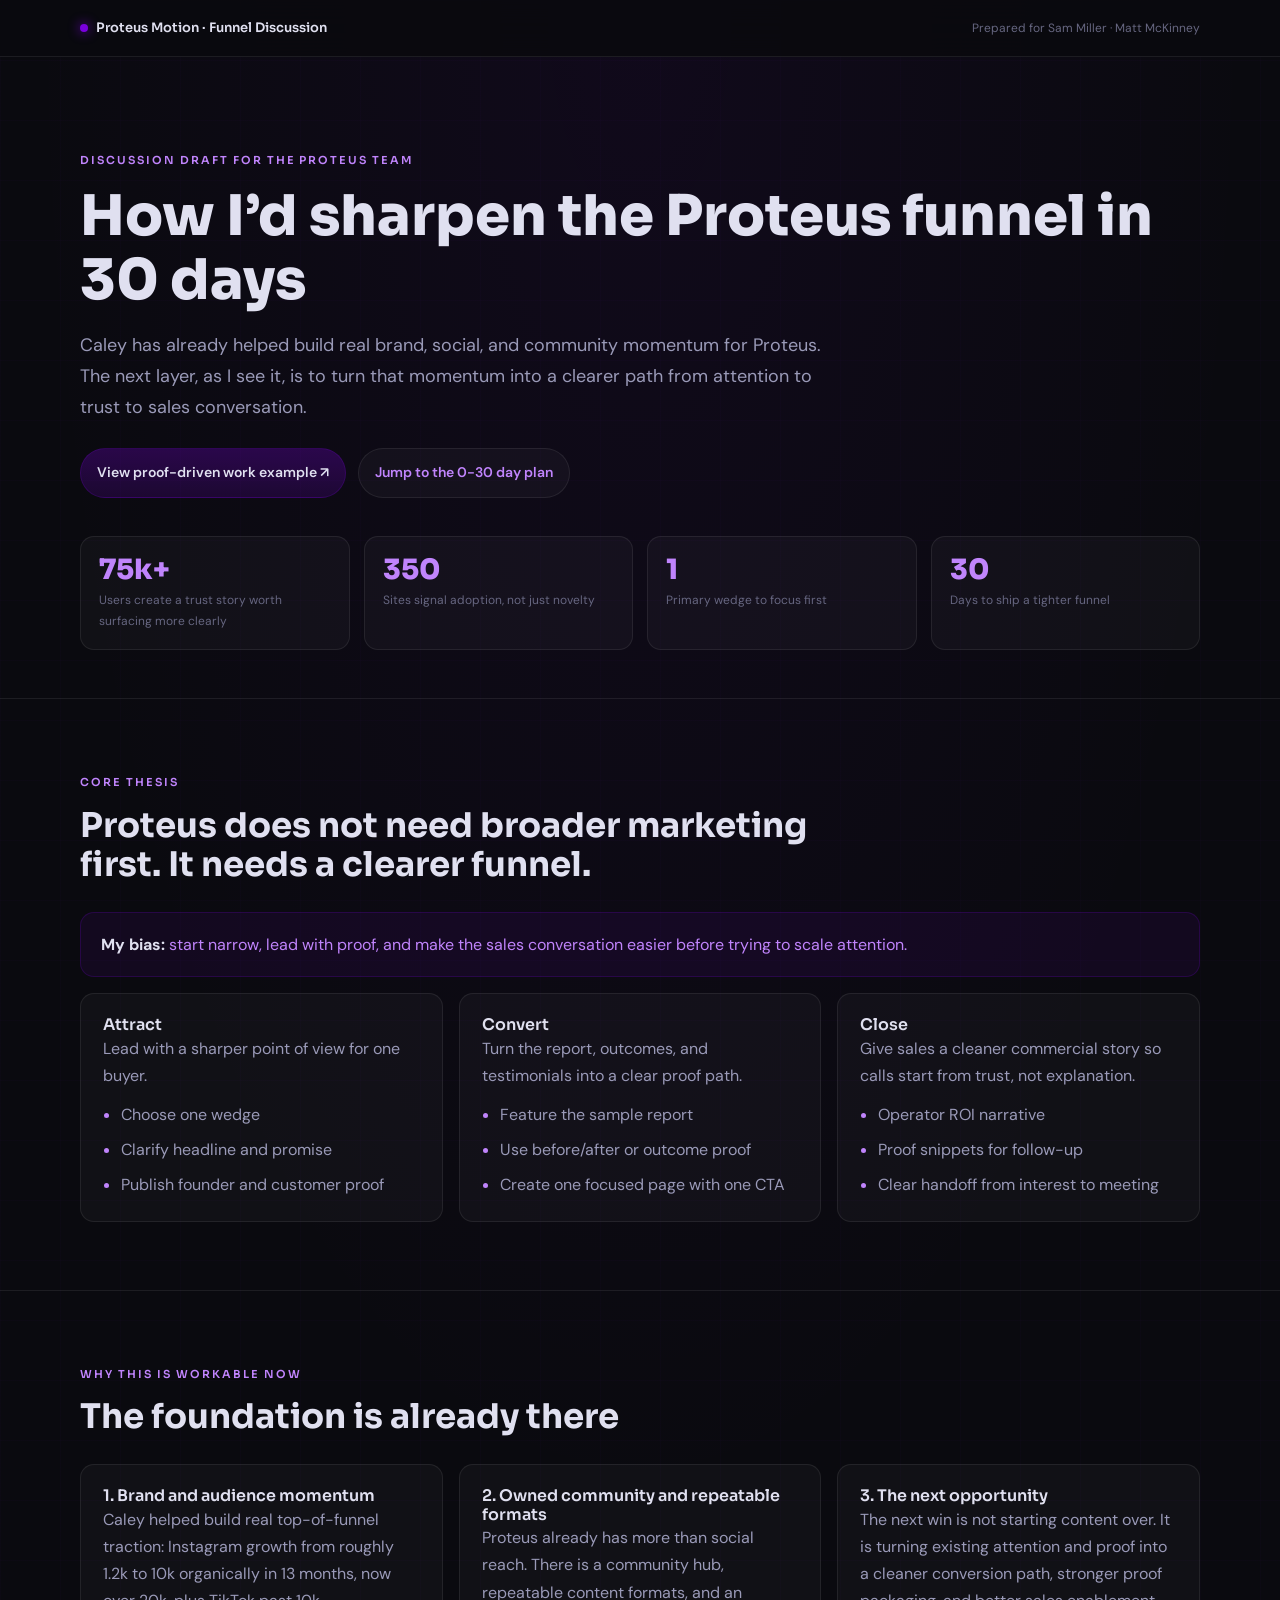
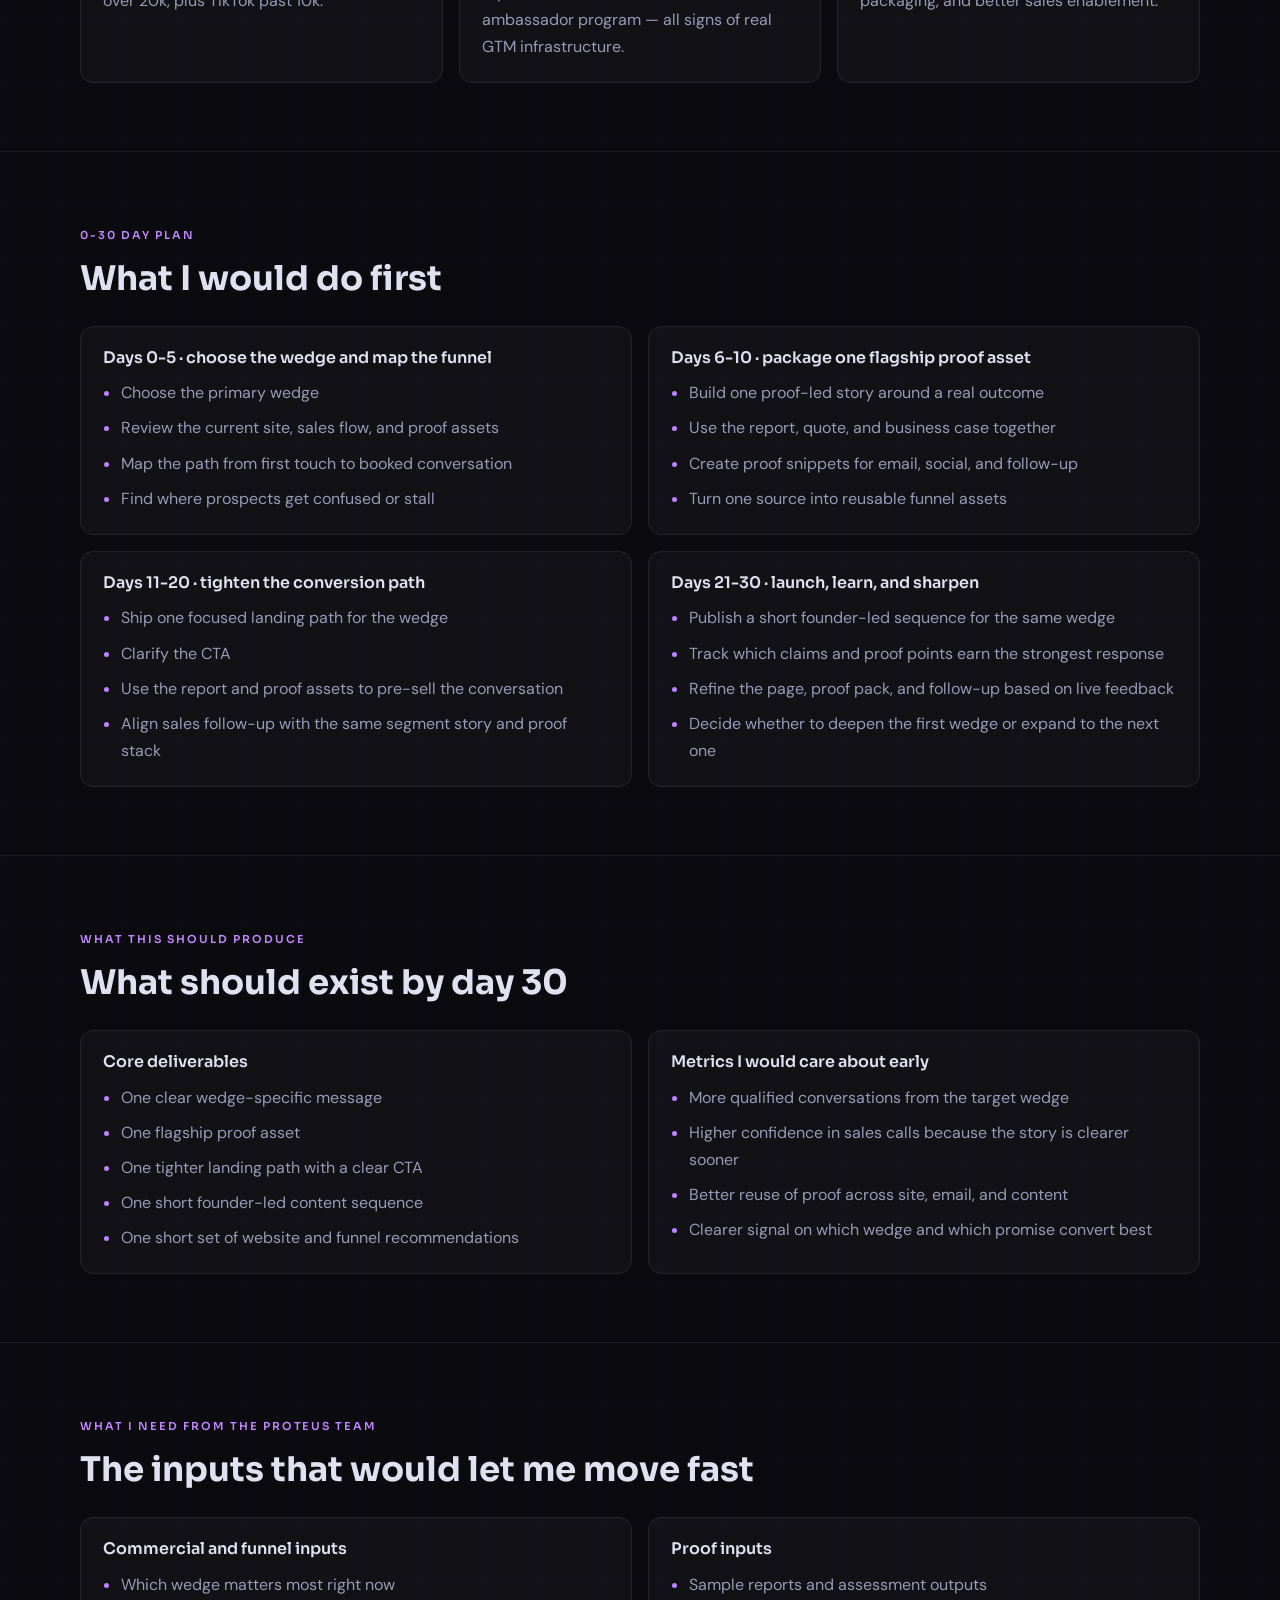
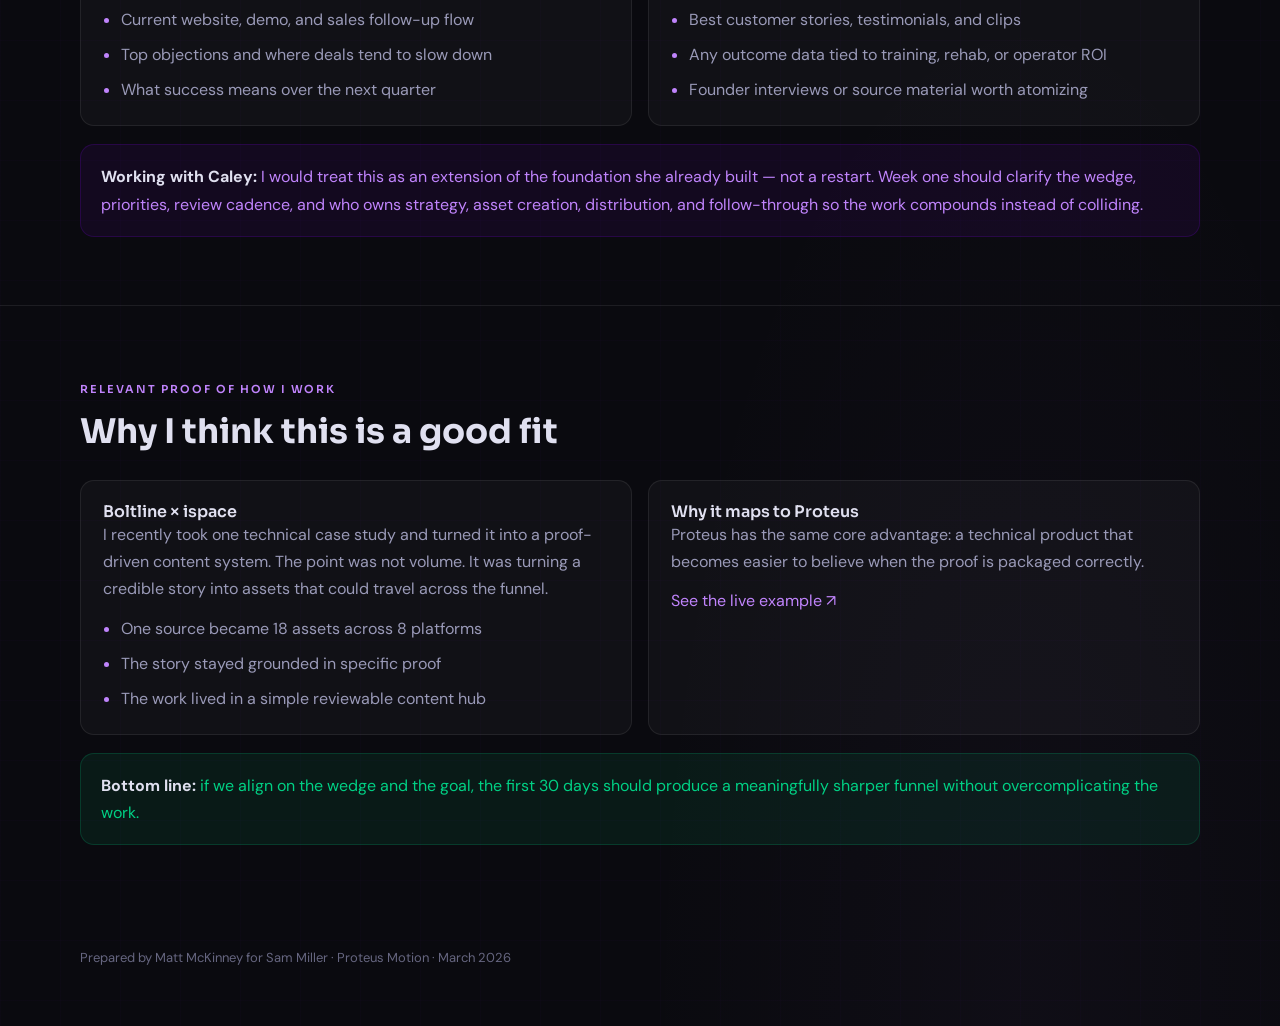
==== commit b88040ff: "Tighten Proteus page and add Caley context Co-authored-by: Copilot <223556219+Copilot@users.noreply." ====
--- a/index.html
+++ b/index.html
@@ -22,8 +22,8 @@
   <header class="hero">
     <div class="container">
       <div class="eyebrow">Discussion draft for the Proteus team</div>
-      <h1>How I’d grow the Proteus funnel in the first 30 days</h1>
-      <p class="sub">Proteus already has the hard part: a differentiated product, strong proof, and a credible commercial story. The job now is to tighten the path from attention to trust to sales conversation — starting with one wedge, one flagship proof asset, and one clearer conversion path.</p>
+      <h1>How I’d sharpen the Proteus funnel in 30 days</h1>
+      <p class="sub">Caley has already helped build real brand, social, and community momentum for Proteus. The next layer, as I see it, is to turn that momentum into a clearer path from attention to trust to sales conversation.</p>
 
       <div class="hero-actions">
         <a class="btn primary" href="https://robroyhobbs.github.io/ispace-boltline-content-hub/" target="_blank" rel="noreferrer">View proof-driven work example ↗</a>
@@ -33,19 +33,19 @@
       <div class="stats">
         <div class="stat">
           <div class="stat-value">75k+</div>
-          <div class="stat-label">Users already create a scale and trust story worth packaging harder</div>
+          <div class="stat-label">Users create a trust story worth surfacing more clearly</div>
         </div>
         <div class="stat">
           <div class="stat-value">350</div>
-          <div class="stat-label">Sites suggest real market adoption, not just product novelty</div>
+          <div class="stat-label">Sites signal adoption, not just novelty</div>
         </div>
         <div class="stat">
           <div class="stat-value">1</div>
-          <div class="stat-label">Primary wedge to focus first: performance, rehab, or facility ROI</div>
+          <div class="stat-label">Primary wedge to focus first</div>
         </div>
         <div class="stat">
           <div class="stat-value">30</div>
-          <div class="stat-label">Days to ship a tighter funnel, not just a bigger pile of marketing</div>
+          <div class="stat-label">Days to ship a tighter funnel</div>
         </div>
       </div>
     </div>
@@ -55,17 +55,17 @@
     <div class="container">
       <div class="section-header">
         <div class="eyebrow">Core thesis</div>
-        <h2>Proteus does not need broader marketing first. It needs a tighter funnel.</h2>
+        <h2>Proteus does not need broader marketing first. It needs a clearer funnel.</h2>
       </div>
 
       <div class="callout">
-        <p><strong>My bias:</strong> start narrow, package proof aggressively, and give the sales conversation a stronger runway before anyone books a demo.</p>
+        <p><strong>My bias:</strong> start narrow, lead with proof, and make the sales conversation easier before trying to scale attention.</p>
       </div>
 
       <div class="grid three" style="margin-top:16px;">
         <div class="card">
           <h3>Attract</h3>
-          <p>Lead with a sharper point of view for one buyer, not a general story for everyone.</p>
+          <p>Lead with a sharper point of view for one buyer.</p>
           <ul class="checklist">
             <li>Choose one wedge</li>
             <li>Clarify headline and promise</li>
@@ -74,7 +74,7 @@
         </div>
         <div class="card">
           <h3>Convert</h3>
-          <p>Make the product easier to believe by turning the report, outcomes, and testimonial evidence into a clear proof path.</p>
+          <p>Turn the report, outcomes, and testimonials into a clear proof path.</p>
           <ul class="checklist">
             <li>Feature the sample report</li>
             <li>Use before/after or outcome proof</li>
@@ -83,7 +83,7 @@
         </div>
         <div class="card">
           <h3>Close</h3>
-          <p>Give sales a cleaner commercial story so every conversation starts from trust instead of explanation.</p>
+          <p>Give sales a cleaner commercial story so calls start from trust, not explanation.</p>
           <ul class="checklist">
             <li>Operator ROI narrative</li>
             <li>Proof snippets for follow-up</li>
@@ -98,21 +98,21 @@
     <div class="container">
       <div class="section-header">
         <div class="eyebrow">Why this is workable now</div>
-        <h2>The ingredients already exist</h2>
+        <h2>The foundation is already there</h2>
       </div>
 
       <div class="grid three">
         <div class="card">
-          <h3>1. Category story</h3>
-          <p>Proteus is not generic equipment. It is a differentiated way to measure and train real-world movement through 3D resistance, performance data, and shareable insights.</p>
-        </div>
-        <div class="card">
-          <h3>2. Proof object</h3>
-          <p>The assessment report appears central to the product story. That matters because it can do double duty as user value and as a conversion asset in the funnel.</p>
-        </div>
-        <div class="card">
-          <h3>3. Commercial story</h3>
-          <p>The Qwilr page makes the business case explicit: monetized assessments, retention, pricing power, and a stronger facility offer. That is a real GTM angle, not a supporting detail.</p>
+          <h3>1. Brand and audience momentum</h3>
+          <p>Caley helped build real top-of-funnel traction: Instagram growth from roughly 1.2k to 10k organically in 13 months, now over 20k, plus TikTok past 10k.</p>
+        </div>
+        <div class="card">
+          <h3>2. Owned community and repeatable formats</h3>
+          <p>Proteus already has more than social reach. There is a community hub, repeatable content formats, and an ambassador program — all signs of real GTM infrastructure.</p>
+        </div>
+        <div class="card">
+          <h3>3. The next opportunity</h3>
+          <p>The next win is not starting content over. It is turning existing attention and proof into a cleaner conversion path, stronger proof packaging, and better sales enablement.</p>
         </div>
       </div>
     </div>
@@ -129,26 +129,26 @@
         <div class="card">
           <h3>Days 0-5 · choose the wedge and map the funnel</h3>
           <ul class="checklist">
-            <li>Choose the primary wedge: sports performance, rehab, or facility ROI</li>
-            <li>Review current site, sales flow, and existing proof assets</li>
-            <li>Map the current path from first touch to booked conversation</li>
-            <li>Identify where prospects get confused, lose confidence, or stall</li>
+            <li>Choose the primary wedge</li>
+            <li>Review the current site, sales flow, and proof assets</li>
+            <li>Map the path from first touch to booked conversation</li>
+            <li>Find where prospects get confused or stall</li>
           </ul>
         </div>
         <div class="card">
           <h3>Days 6-10 · package one flagship proof asset</h3>
           <ul class="checklist">
-            <li>Build one proof-led story around a customer, operator, or athlete outcome</li>
-            <li>Pull in the assessment report, quote, and commercial value narrative</li>
-            <li>Create short proof snippets for email, social, and sales follow-up</li>
-            <li>Turn one strong source into reusable funnel assets</li>
+            <li>Build one proof-led story around a real outcome</li>
+            <li>Use the report, quote, and business case together</li>
+            <li>Create proof snippets for email, social, and follow-up</li>
+            <li>Turn one source into reusable funnel assets</li>
           </ul>
         </div>
         <div class="card">
           <h3>Days 11-20 · tighten the conversion path</h3>
           <ul class="checklist">
-            <li>Ship one focused landing path for the chosen wedge</li>
-            <li>Clarify the CTA: assessment, demo, or strategy conversation</li>
+            <li>Ship one focused landing path for the wedge</li>
+            <li>Clarify the CTA</li>
             <li>Use the report and proof assets to pre-sell the conversation</li>
             <li>Align sales follow-up with the same segment story and proof stack</li>
           </ul>
@@ -156,7 +156,7 @@
         <div class="card">
           <h3>Days 21-30 · launch, learn, and sharpen</h3>
           <ul class="checklist">
-            <li>Publish a short founder-led sequence tied to the same wedge</li>
+            <li>Publish a short founder-led sequence for the same wedge</li>
             <li>Track which claims and proof points earn the strongest response</li>
             <li>Refine the page, proof pack, and follow-up based on live feedback</li>
             <li>Decide whether to deepen the first wedge or expand to the next one</li>
@@ -170,7 +170,7 @@
     <div class="container">
       <div class="section-header">
         <div class="eyebrow">What this should produce</div>
-        <h2>Visible outputs by day 30</h2>
+        <h2>What should exist by day 30</h2>
       </div>
 
       <div class="grid two">
@@ -181,14 +181,14 @@
             <li>One flagship proof asset</li>
             <li>One tighter landing path with a clear CTA</li>
             <li>One short founder-led content sequence</li>
-            <li>One practical set of website and funnel recommendations</li>
+            <li>One short set of website and funnel recommendations</li>
           </ul>
         </div>
         <div class="card">
           <h3>Metrics I would care about early</h3>
           <ul class="checklist">
             <li>More qualified conversations from the target wedge</li>
-            <li>Higher confidence in sales calls because the story is clearer earlier</li>
+            <li>Higher confidence in sales calls because the story is clearer sooner</li>
             <li>Better reuse of proof across site, email, and content</li>
             <li>Clearer signal on which wedge and which promise convert best</li>
           </ul>
@@ -224,6 +224,10 @@
           </ul>
         </div>
       </div>
+
+      <div class="callout" style="margin-top: 18px;">
+        <p><strong>Working with Caley:</strong> I would treat this as an extension of the foundation she already built — not a restart. Week one should clarify the wedge, priorities, review cadence, and who owns strategy, asset creation, distribution, and follow-through so the work compounds instead of colliding.</p>
+      </div>
     </div>
   </section>
 
@@ -237,7 +241,7 @@
       <div class="grid two">
         <div class="card">
           <h3>Boltline × ispace</h3>
-          <p>I recently took one technical case study and turned it into a proof-driven content system. The point was not volume. The point was turning a credible story into assets that could travel across the funnel.</p>
+          <p>I recently took one technical case study and turned it into a proof-driven content system. The point was not volume. It was turning a credible story into assets that could travel across the funnel.</p>
           <ul class="checklist">
             <li>One source became 18 assets across 8 platforms</li>
             <li>The story stayed grounded in specific proof</li>
@@ -246,13 +250,13 @@
         </div>
         <div class="card">
           <h3>Why it maps to Proteus</h3>
-          <p>Proteus has the same core advantage: a technical product that becomes easier to believe when the proof is packaged correctly. That is the kind of GTM work I find most interesting.</p>
+          <p>Proteus has the same core advantage: a technical product that becomes easier to believe when the proof is packaged correctly.</p>
           <p class="meta"><a href="https://robroyhobbs.github.io/ispace-boltline-content-hub/" target="_blank" rel="noreferrer">See the live example ↗</a></p>
         </div>
       </div>
 
       <div class="callout green" style="margin-top: 18px;">
-        <p><strong>Bottom line:</strong> if we align on the wedge and the goal, I think the first 30 days can produce a meaningfully sharper funnel without overcomplicating the work.</p>
+        <p><strong>Bottom line:</strong> if we align on the wedge and the goal, the first 30 days should produce a meaningfully sharper funnel without overcomplicating the work.</p>
       </div>
     </div>
   </section>
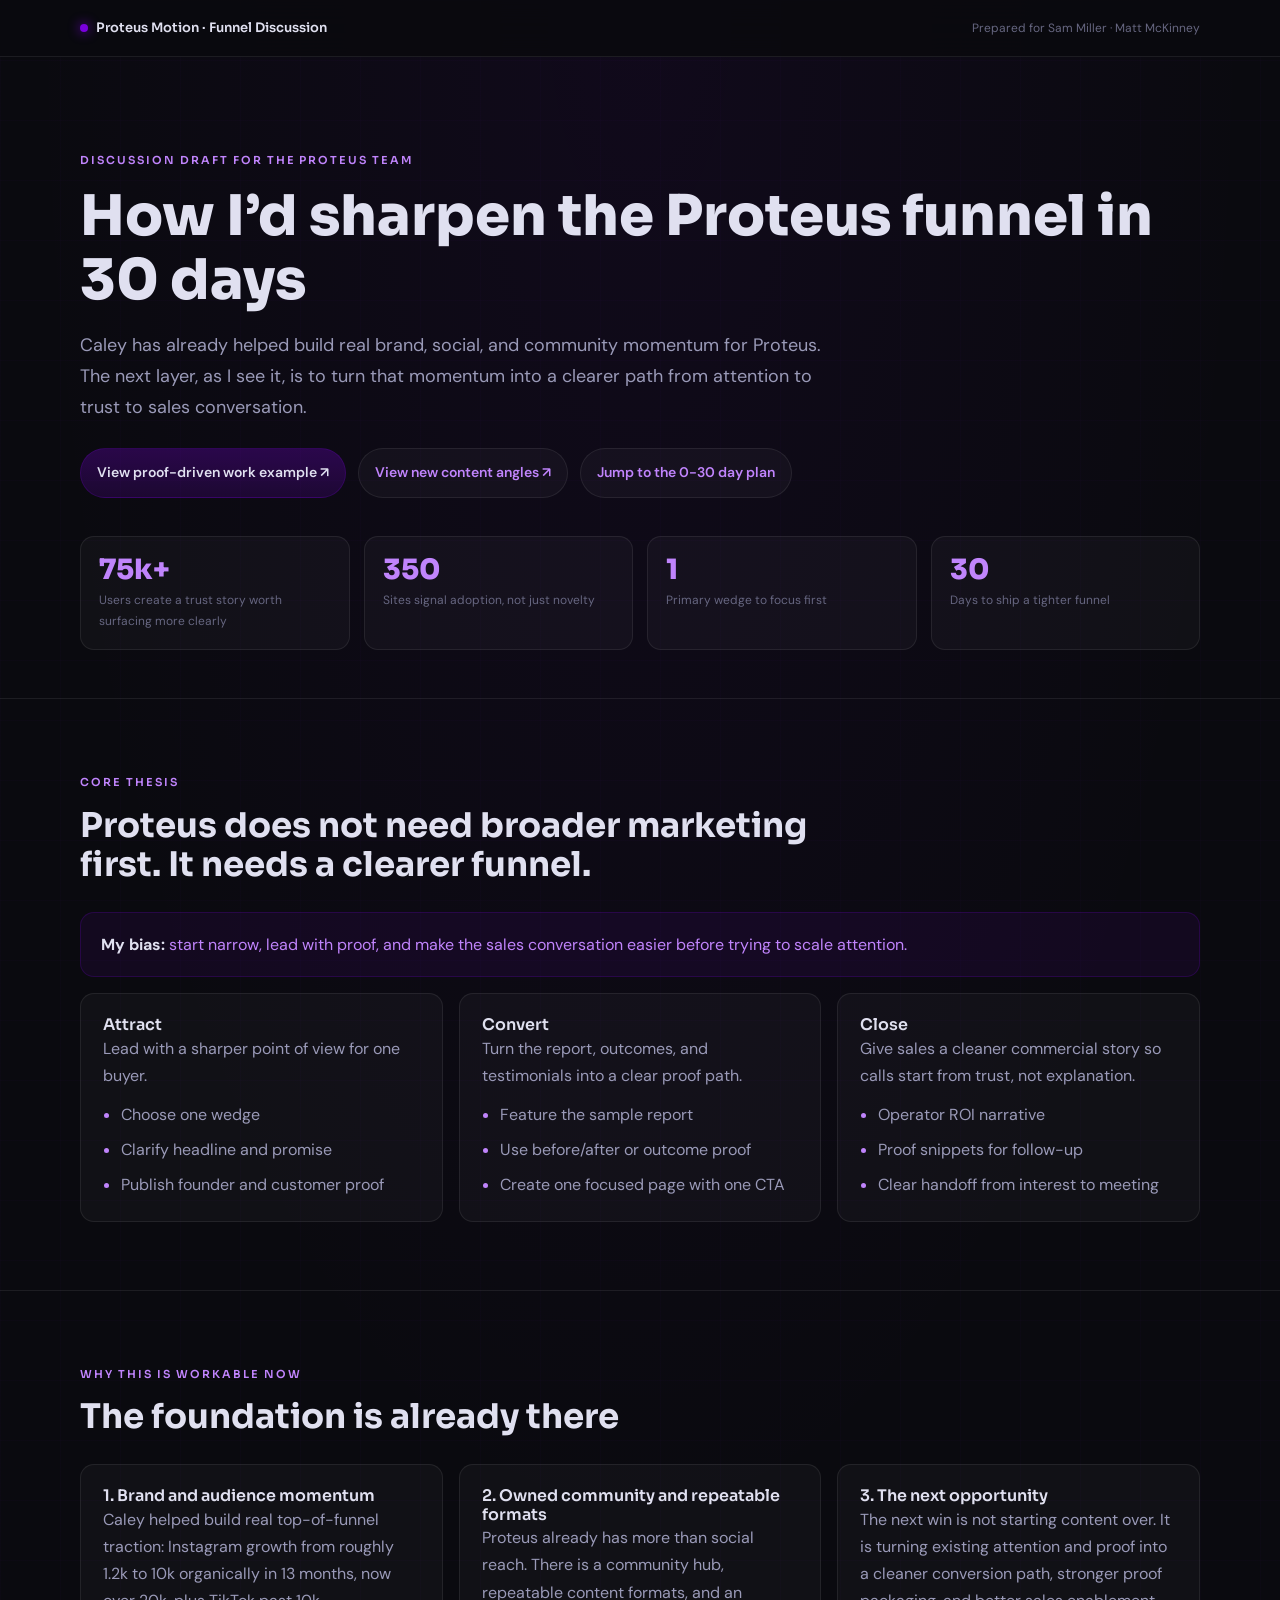
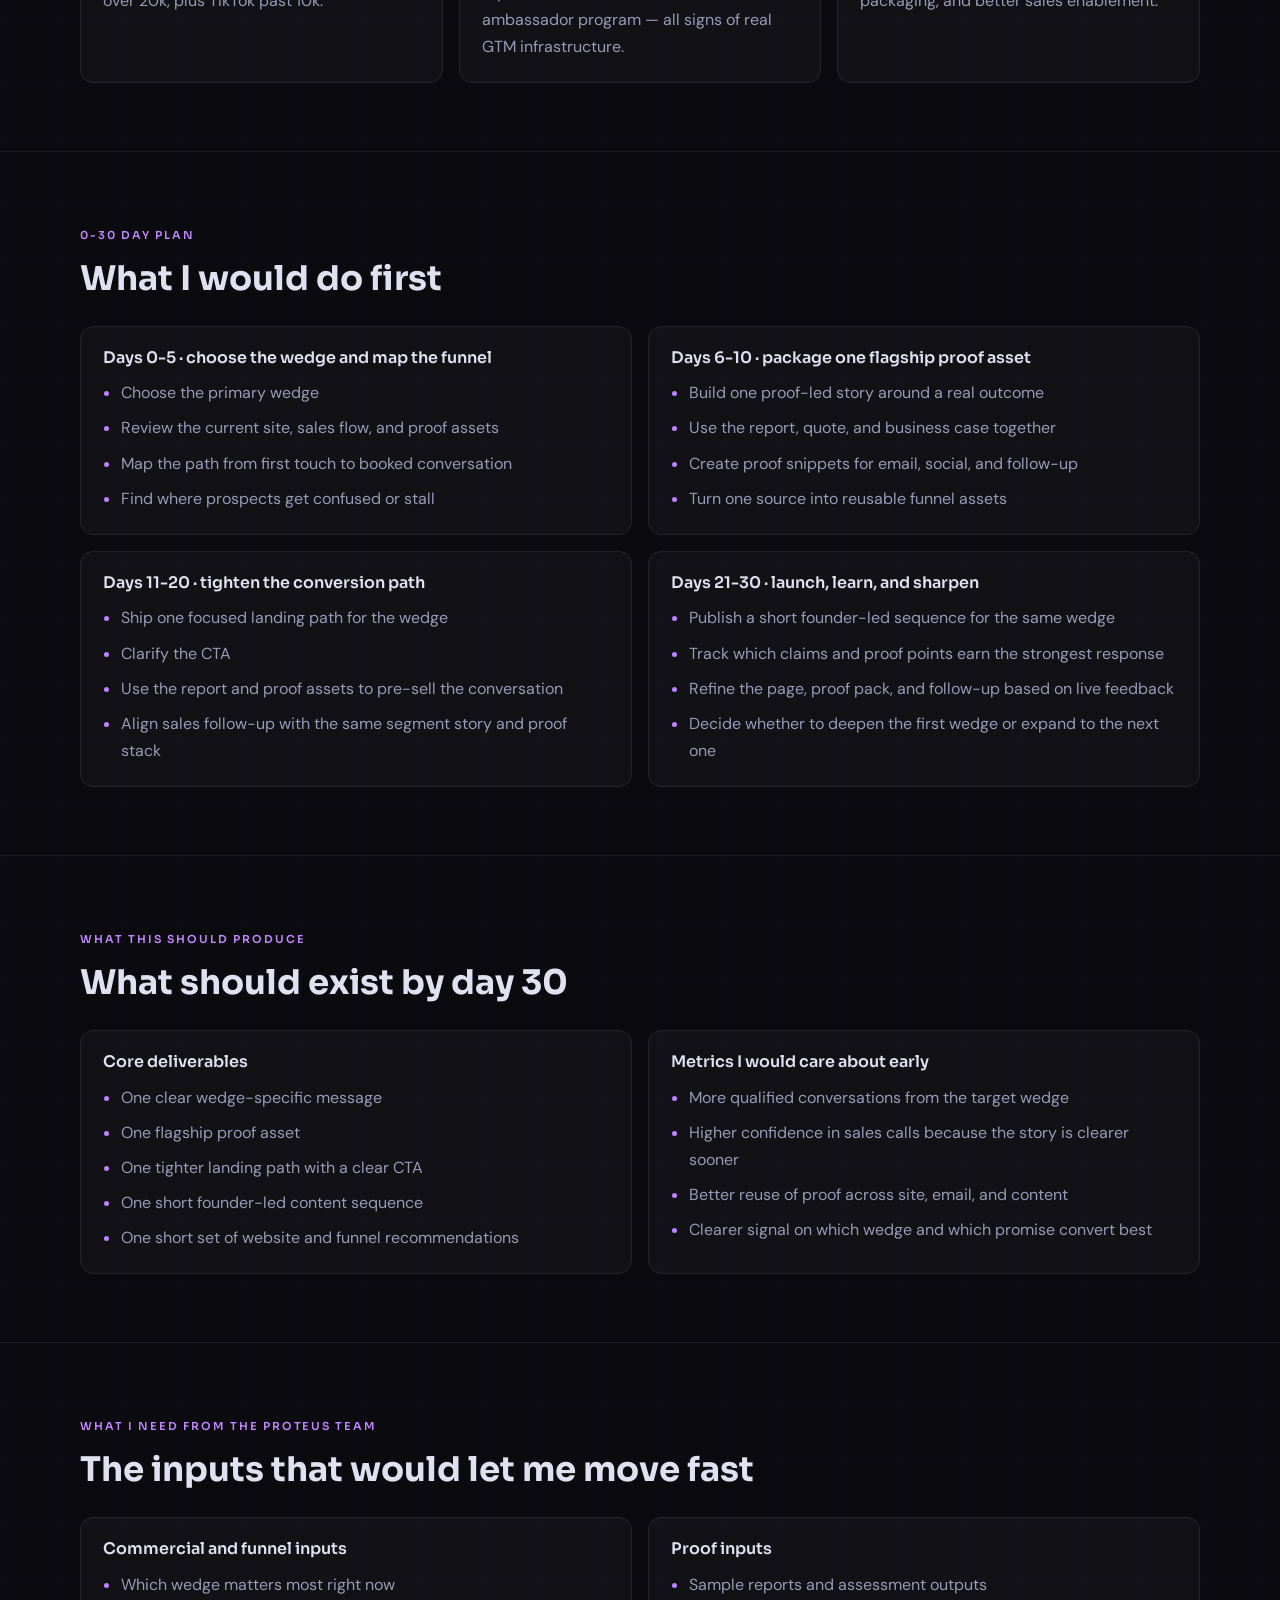
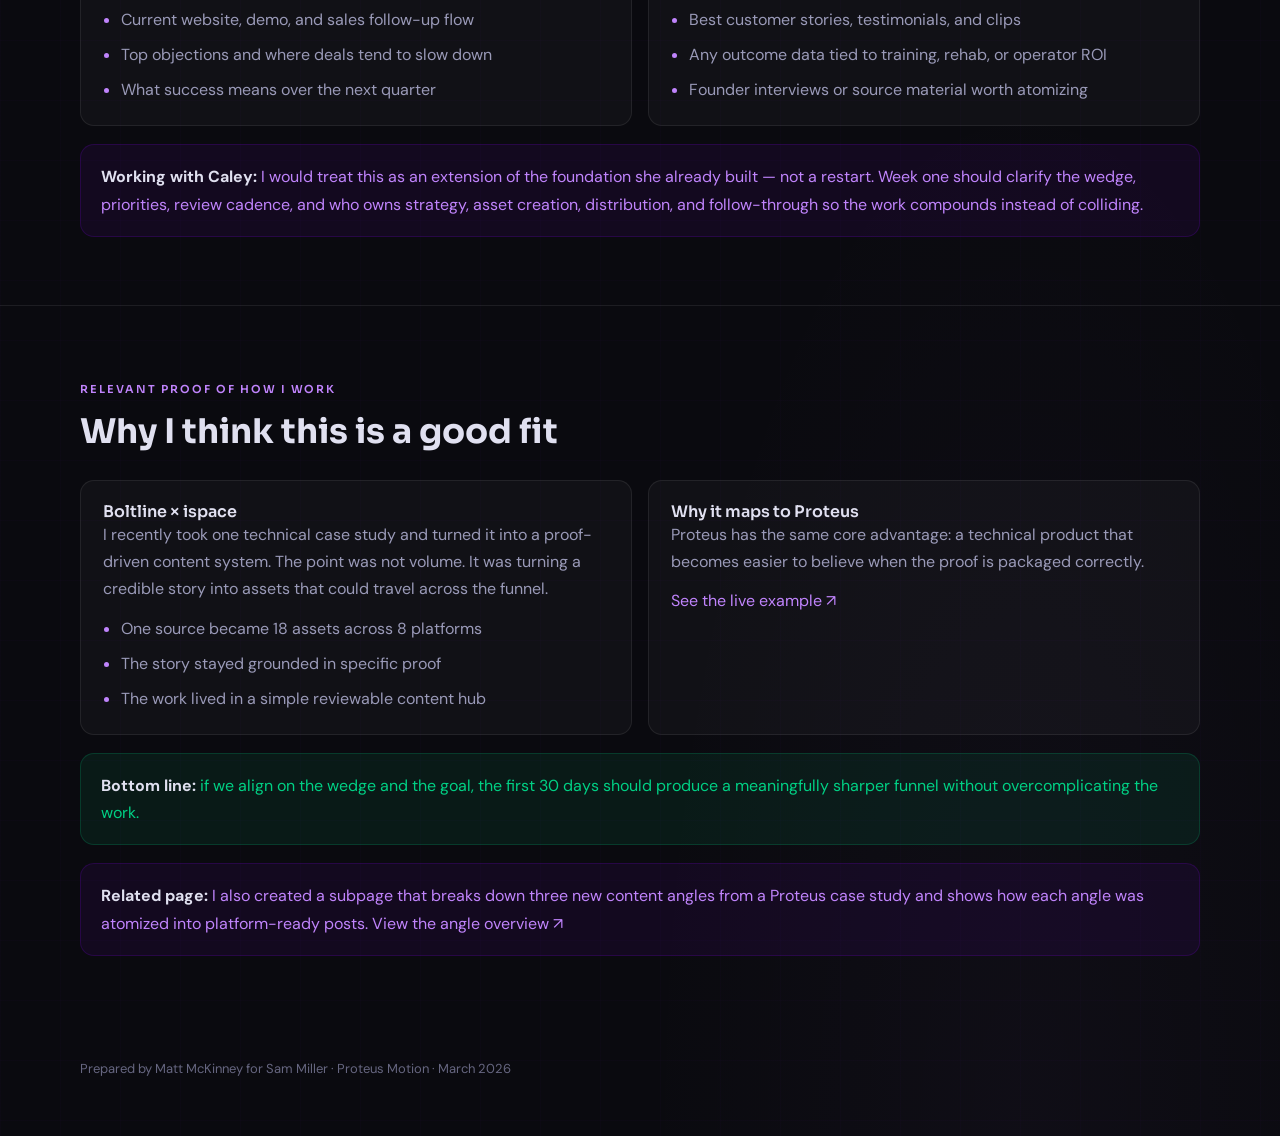
==== commit 13b598d5: "Add Proteus content angles subpage Co-authored-by: Copilot <223556219+Copilot@users.noreply.github.c" ====
--- a/index.html
+++ b/index.html
@@ -27,6 +27,7 @@
 
       <div class="hero-actions">
         <a class="btn primary" href="https://robroyhobbs.github.io/ispace-boltline-content-hub/" target="_blank" rel="noreferrer">View proof-driven work example ↗</a>
+        <a class="btn secondary" href="angles.html">View new content angles ↗</a>
         <a class="btn secondary" href="#plan">Jump to the 0-30 day plan</a>
       </div>
 
@@ -258,6 +259,10 @@
       <div class="callout green" style="margin-top: 18px;">
         <p><strong>Bottom line:</strong> if we align on the wedge and the goal, the first 30 days should produce a meaningfully sharper funnel without overcomplicating the work.</p>
       </div>
+
+      <div class="callout" style="margin-top: 18px;">
+        <p><strong>Related page:</strong> I also created a subpage that breaks down three new content angles from a Proteus case study and shows how each angle was atomized into platform-ready posts. <a href="angles.html">View the angle overview ↗</a></p>
+      </div>
     </div>
   </section>
 
--- a/styles.css
+++ b/styles.css
@@ -185,6 +185,12 @@
 .card p + p,
 .card ul,
 .card .meta { margin-top: 12px; }
+.option-title {
+  margin-top: 10px;
+  font-size: 18px;
+  font-weight: 700;
+  color: var(--tx);
+}
 .callout {
   padding: 18px 20px;
   border-radius: var(--r);
@@ -211,6 +217,24 @@
   color: var(--mut);
 }
 .checklist li::marker { color: var(--acl); }
+.post-grid {
+  display: grid;
+  grid-template-columns: repeat(3, minmax(0, 1fr));
+  gap: 16px;
+  margin-top: 18px;
+}
+.post-card {
+  padding: 22px;
+  border-radius: var(--r);
+  border: 1px solid var(--bd);
+  background: var(--sf);
+}
+.copy {
+  margin: 12px 0 0;
+  white-space: pre-wrap;
+  font: inherit;
+  color: var(--dim);
+}
 .footer {
   padding: 34px 0 56px;
   color: var(--mut);
@@ -220,7 +244,8 @@
 @media (max-width: 900px) {
   .stats,
   .grid.two,
-  .grid.three {
+  .grid.three,
+  .post-grid {
     grid-template-columns: 1fr 1fr;
   }
 }
@@ -230,7 +255,8 @@
   .sub { font-size: 16px; }
   .stats,
   .grid.two,
-  .grid.three {
+  .grid.three,
+  .post-grid {
     grid-template-columns: 1fr;
   }
   .nav-inner {
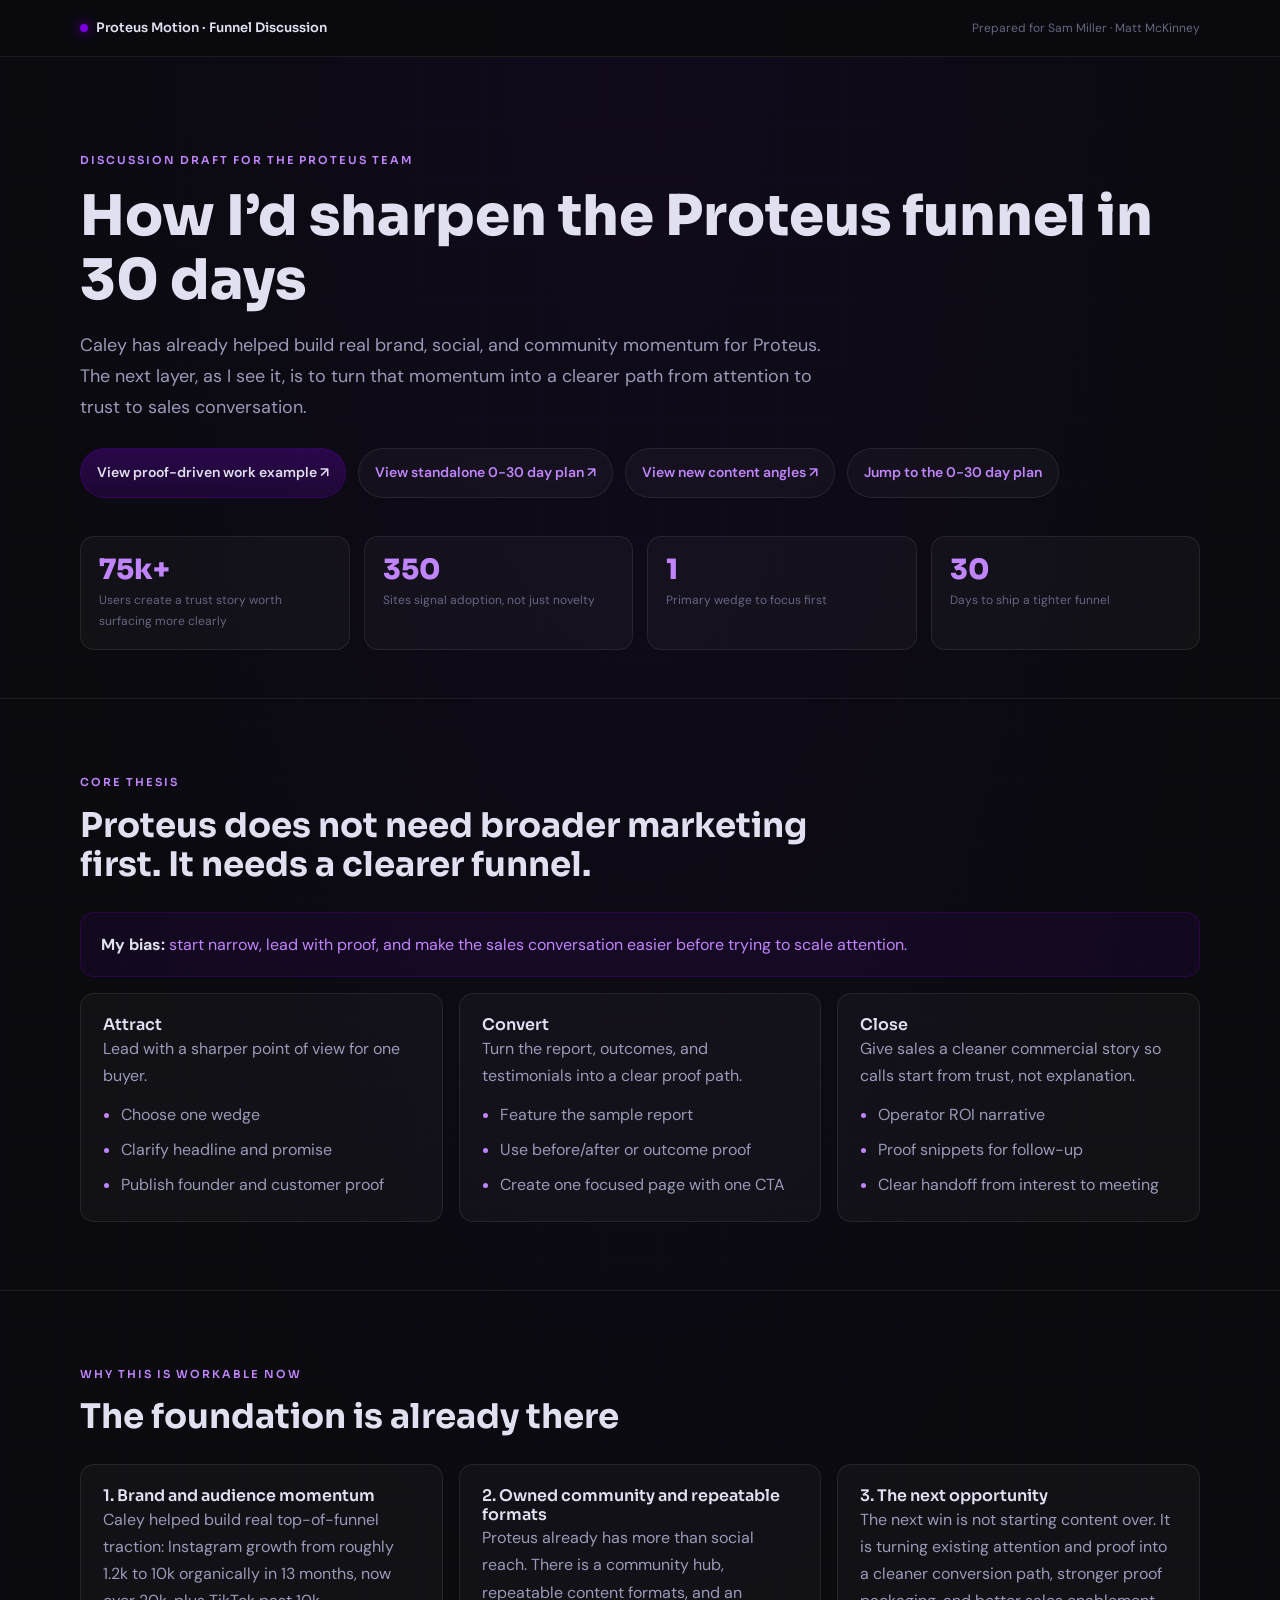
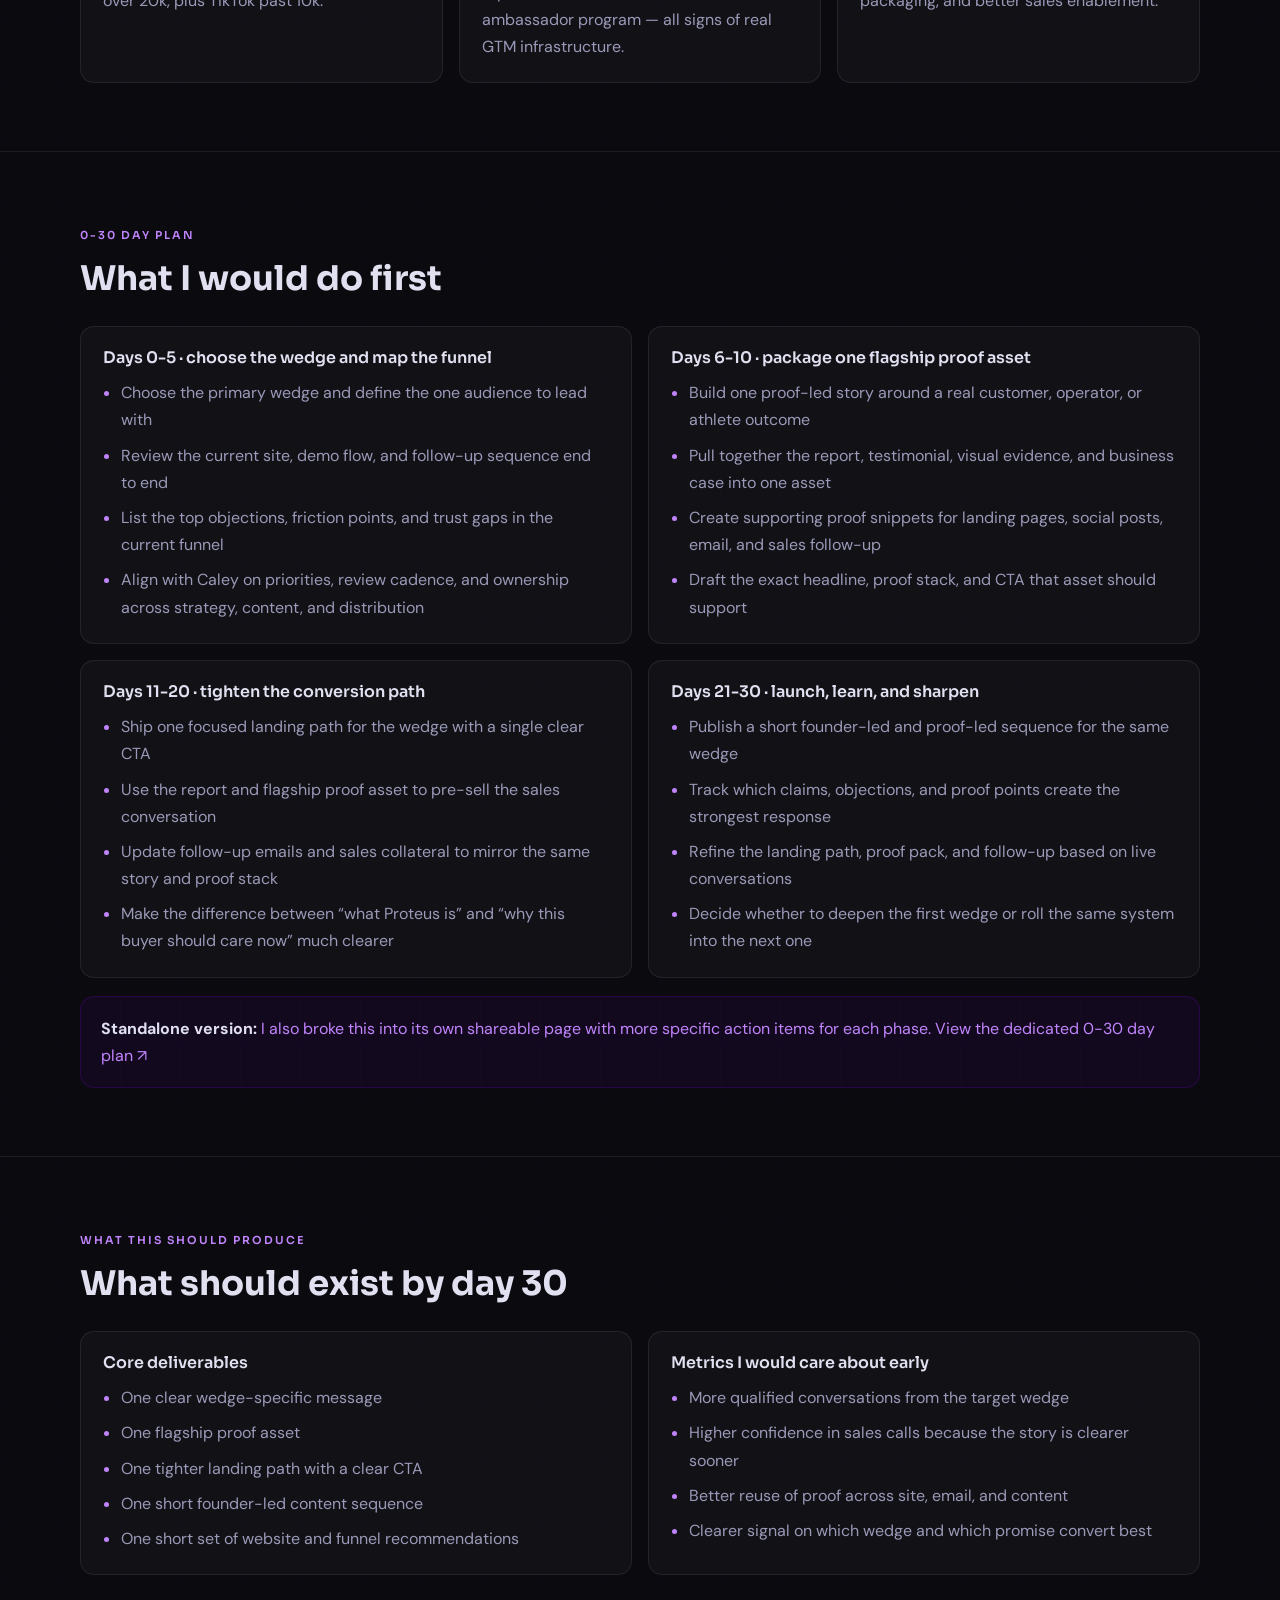
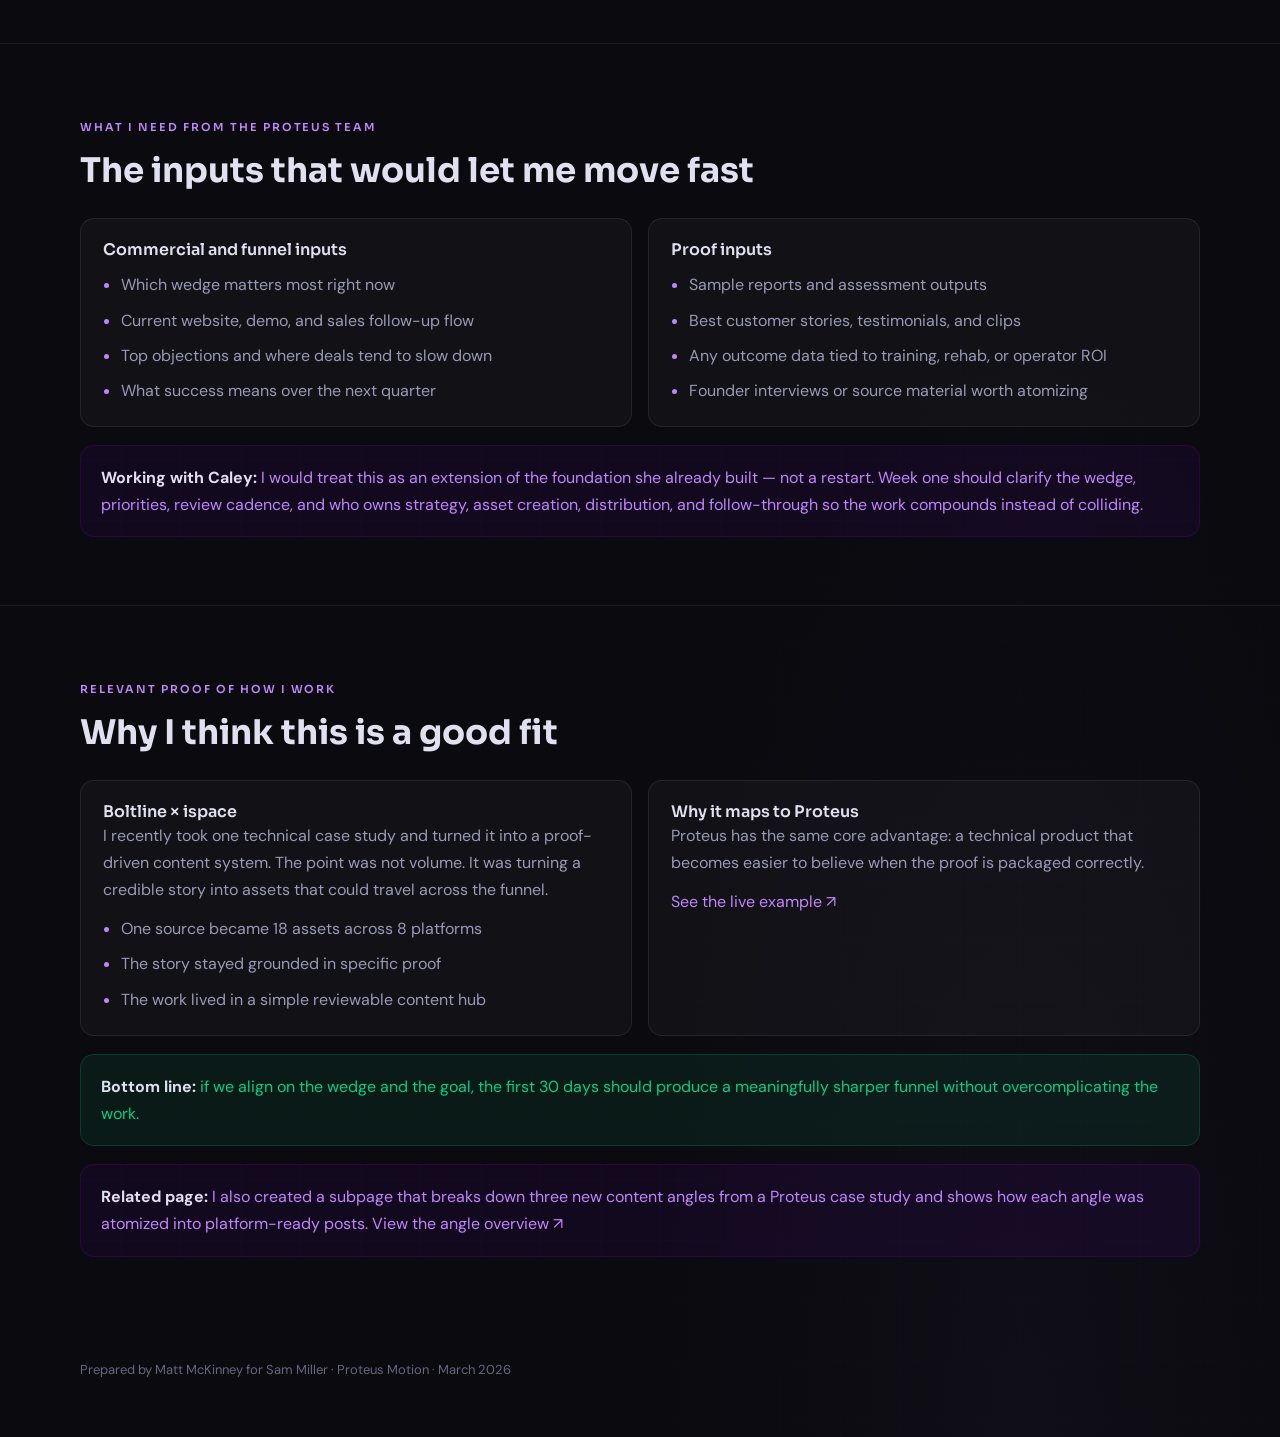
==== commit 1142d2bf: "Add standalone Proteus 30-day plan page Co-authored-by: Copilot <223556219+Copilot@users.noreply.git" ====
--- a/index.html
+++ b/index.html
@@ -27,6 +27,7 @@
 
       <div class="hero-actions">
         <a class="btn primary" href="https://robroyhobbs.github.io/ispace-boltline-content-hub/" target="_blank" rel="noreferrer">View proof-driven work example ↗</a>
+        <a class="btn secondary" href="plan.html">View standalone 0-30 day plan ↗</a>
         <a class="btn secondary" href="angles.html">View new content angles ↗</a>
         <a class="btn secondary" href="#plan">Jump to the 0-30 day plan</a>
       </div>
@@ -130,39 +131,43 @@
         <div class="card">
           <h3>Days 0-5 · choose the wedge and map the funnel</h3>
           <ul class="checklist">
-            <li>Choose the primary wedge</li>
-            <li>Review the current site, sales flow, and proof assets</li>
-            <li>Map the path from first touch to booked conversation</li>
-            <li>Find where prospects get confused or stall</li>
+            <li>Choose the primary wedge and define the one audience to lead with</li>
+            <li>Review the current site, demo flow, and follow-up sequence end to end</li>
+            <li>List the top objections, friction points, and trust gaps in the current funnel</li>
+            <li>Align with Caley on priorities, review cadence, and ownership across strategy, content, and distribution</li>
           </ul>
         </div>
         <div class="card">
           <h3>Days 6-10 · package one flagship proof asset</h3>
           <ul class="checklist">
-            <li>Build one proof-led story around a real outcome</li>
-            <li>Use the report, quote, and business case together</li>
-            <li>Create proof snippets for email, social, and follow-up</li>
-            <li>Turn one source into reusable funnel assets</li>
+            <li>Build one proof-led story around a real customer, operator, or athlete outcome</li>
+            <li>Pull together the report, testimonial, visual evidence, and business case into one asset</li>
+            <li>Create supporting proof snippets for landing pages, social posts, email, and sales follow-up</li>
+            <li>Draft the exact headline, proof stack, and CTA that asset should support</li>
           </ul>
         </div>
         <div class="card">
           <h3>Days 11-20 · tighten the conversion path</h3>
           <ul class="checklist">
-            <li>Ship one focused landing path for the wedge</li>
-            <li>Clarify the CTA</li>
-            <li>Use the report and proof assets to pre-sell the conversation</li>
-            <li>Align sales follow-up with the same segment story and proof stack</li>
+            <li>Ship one focused landing path for the wedge with a single clear CTA</li>
+            <li>Use the report and flagship proof asset to pre-sell the sales conversation</li>
+            <li>Update follow-up emails and sales collateral to mirror the same story and proof stack</li>
+            <li>Make the difference between “what Proteus is” and “why this buyer should care now” much clearer</li>
           </ul>
         </div>
         <div class="card">
           <h3>Days 21-30 · launch, learn, and sharpen</h3>
           <ul class="checklist">
-            <li>Publish a short founder-led sequence for the same wedge</li>
-            <li>Track which claims and proof points earn the strongest response</li>
-            <li>Refine the page, proof pack, and follow-up based on live feedback</li>
-            <li>Decide whether to deepen the first wedge or expand to the next one</li>
-          </ul>
-        </div>
+            <li>Publish a short founder-led and proof-led sequence for the same wedge</li>
+            <li>Track which claims, objections, and proof points create the strongest response</li>
+            <li>Refine the landing path, proof pack, and follow-up based on live conversations</li>
+            <li>Decide whether to deepen the first wedge or roll the same system into the next one</li>
+          </ul>
+        </div>
+      </div>
+
+      <div class="callout" style="margin-top: 18px;">
+        <p><strong>Standalone version:</strong> I also broke this into its own shareable page with more specific action items for each phase. <a href="plan.html">View the dedicated 0-30 day plan ↗</a></p>
       </div>
     </div>
   </section>
